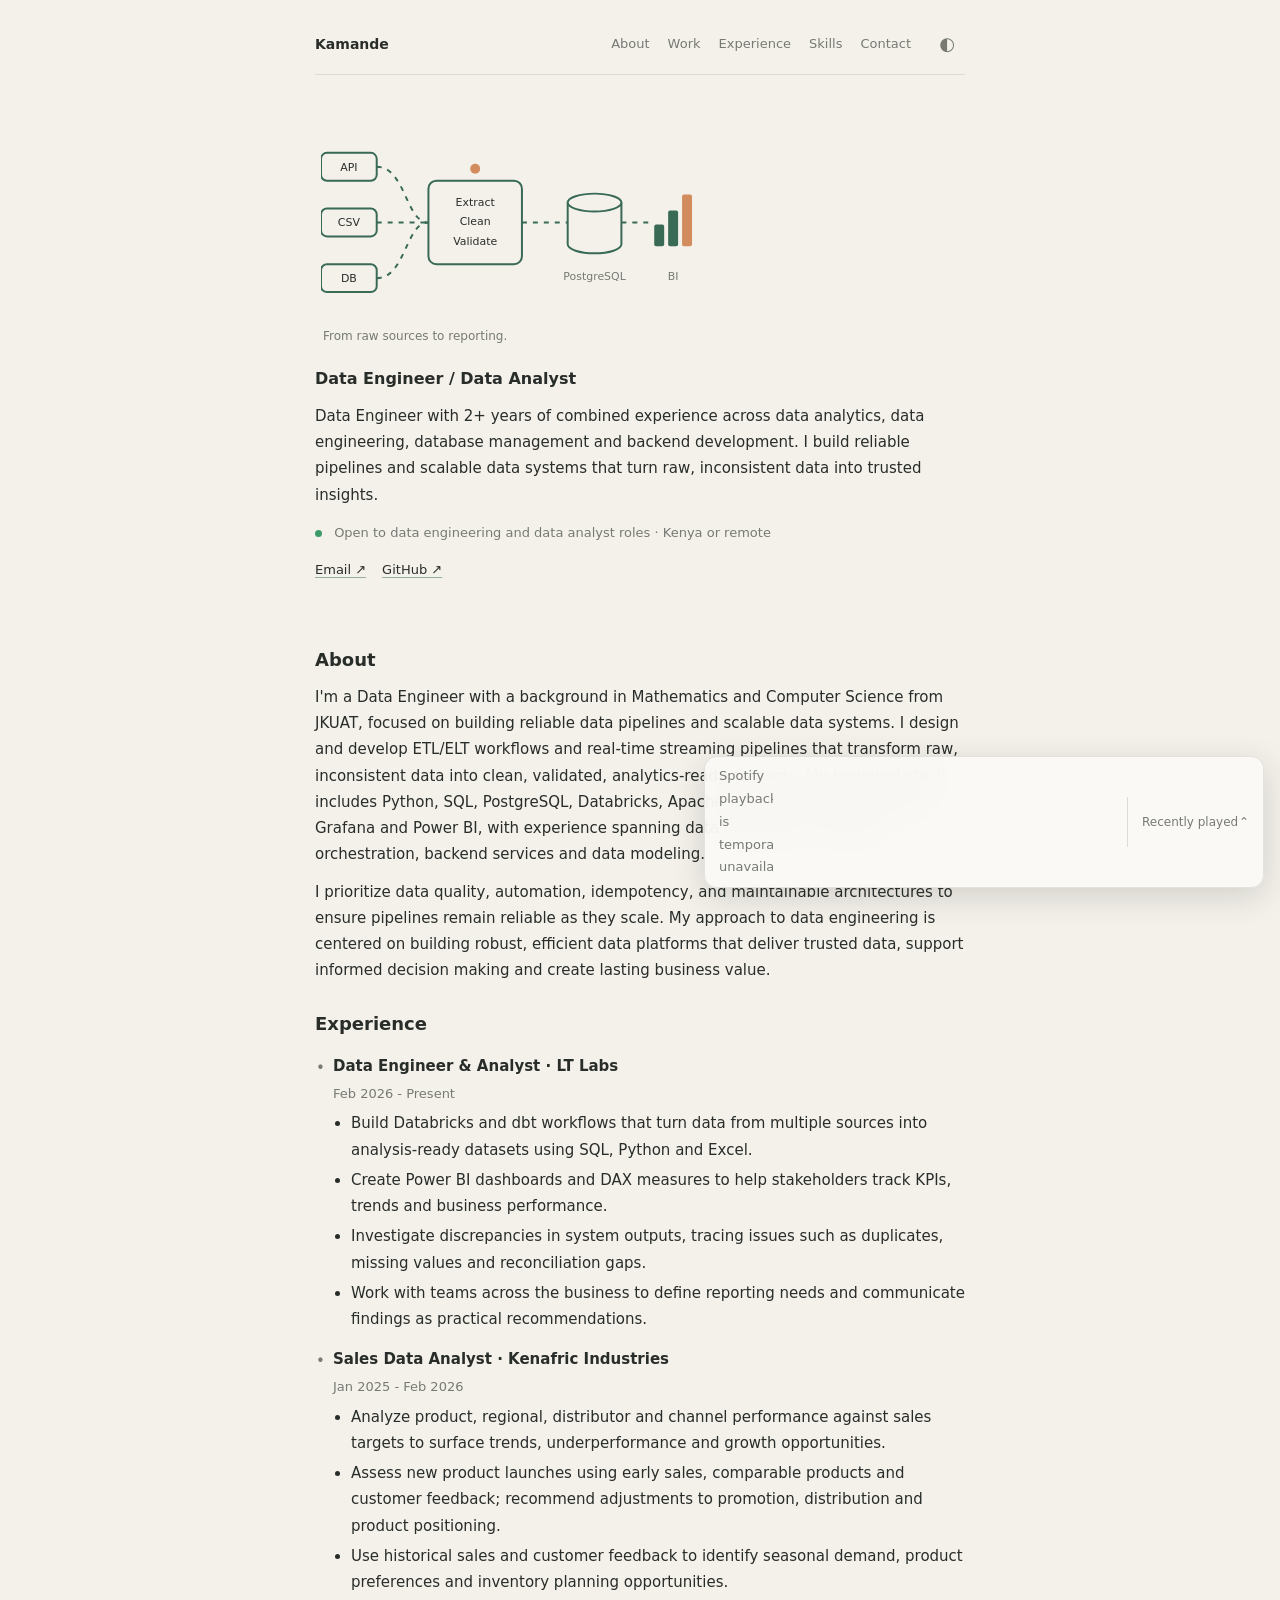
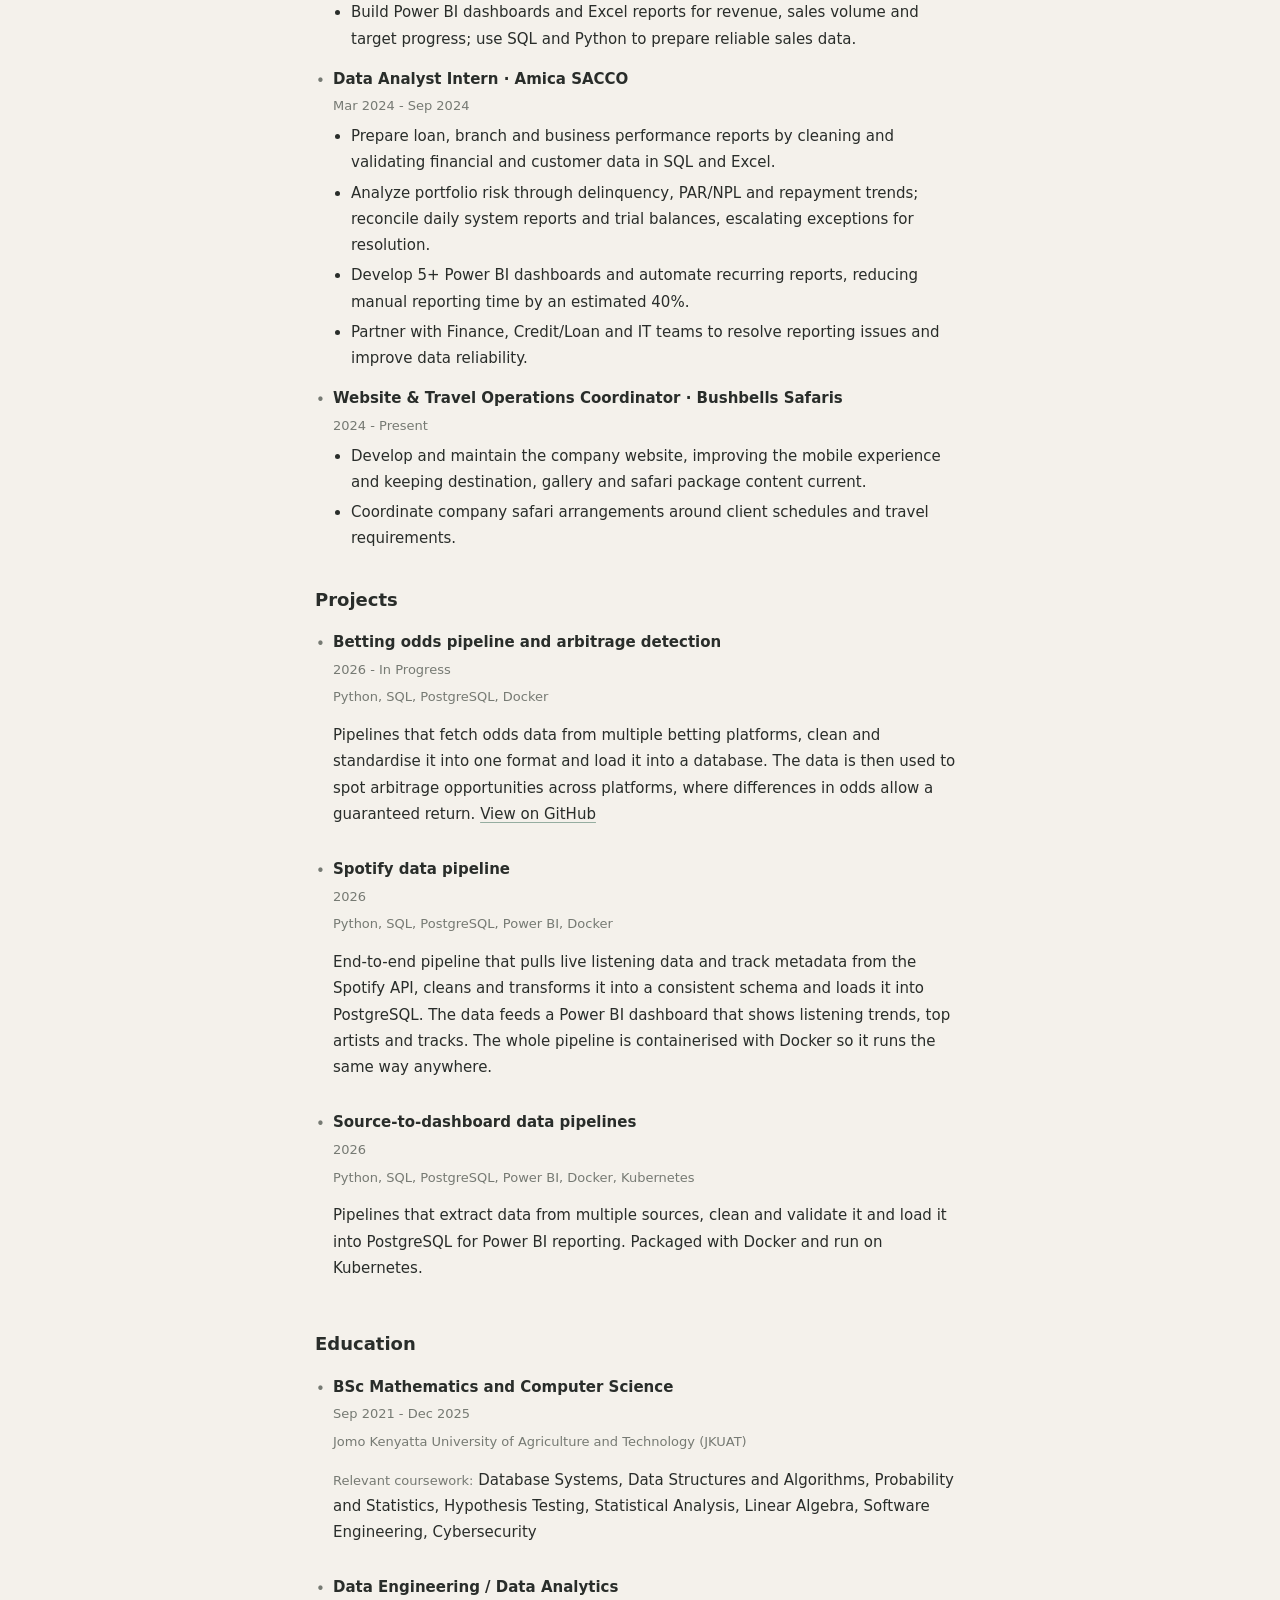
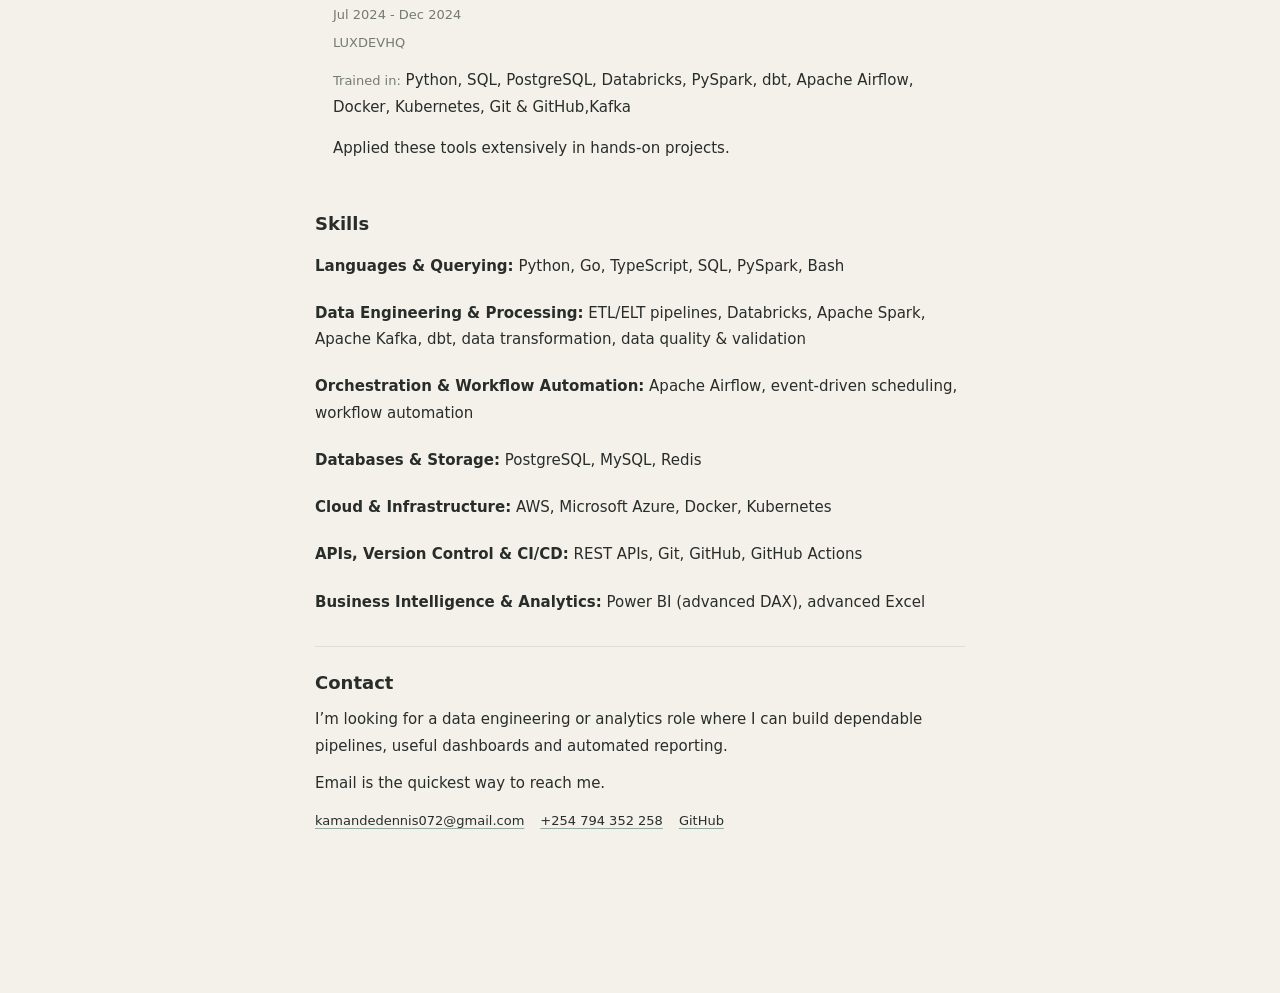
==== index.html @ e39e02f9 "portfolio update" ====
<!doctype html>
<html lang="en">
  <head>
    <meta charset="utf-8" />
    <meta name="viewport" content="width=device-width, initial-scale=1" />
    <title>Chege Dennis Kamande | Data Engineer</title>
    <meta name="description" content="Chege Dennis Kamande is a data engineer with 2+ years of combined experience building reliable pipelines, scalable data systems and analytics-ready datasets." />
    <meta property="og:type" content="website" />
    <meta property="og:title" content="CHEGE DENNIS KAMANDE | Data Engineer/ Data Analyst" />
    <meta property="og:description" content="Reliable pipelines, clean data and visuals." />
    <meta property="og:url" content="https://kamande.vercel.app/" />
    <link rel="stylesheet" href="./style.css" />
    <script src="./theme.js" defer></script>
    <script src="./spotify-widget.js" defer></script>
  </head>
  <body>
    <main class="page">
      <nav class="topnav" aria-label="Primary navigation">
        <a class="active" href="#top">Kamande</a>
        <a href="#about">About</a>
        <a href="#work">Work</a>
        <a href="#experience">Experience</a>
        <a href="#skills">Skills</a>
        <a href="#contact">Contact</a>
        <button id="theme-toggle" class="theme-toggle" type="button" aria-label="Toggle dark mode" aria-pressed="false">&#9680;</button>
      </nav>

      <header class="intro" id="top">
        <h1 class="visually-hidden">Chege Dennis Kamande — Data Engineer</h1>
        <figure class="flow-figure hero-flow">
          <svg class="flow" width="380" height="200" viewBox="0 0 380 200" role="img" aria-label="Data flows from API, CSV and database sources through extract, clean and validate steps into PostgreSQL and a BI dashboard">
            <path class="edge" d="M56 44 C85 44 85 100 108 100"/>
            <path class="edge" d="M56 100 H108"/>
            <path class="edge" d="M56 156 C85 156 85 100 108 100"/>
            <path class="edge" d="M202 100 H248"/>
            <path class="edge" d="M302 100 H332"/>
            <rect class="box" x="0" y="30" width="56" height="28" rx="6"/>
            <rect class="box" x="0" y="86" width="56" height="28" rx="6"/>
            <rect class="box" x="0" y="142" width="56" height="28" rx="6"/>
            <text x="28" y="48" text-anchor="middle" class="in">API</text>
            <text x="28" y="104" text-anchor="middle" class="in">CSV</text>
            <text x="28" y="160" text-anchor="middle" class="in">DB</text>
            <rect class="box" x="108" y="58" width="94" height="84" rx="8"/>
            <text x="155" y="83" text-anchor="middle" class="in">Extract</text>
            <text x="155" y="103" text-anchor="middle" class="in">Clean</text>
            <text x="155" y="123" text-anchor="middle" class="in">Validate</text>
            <circle class="hot" cx="155" cy="46" r="5"/>
            <path class="box" d="M248 80 V122 A27 9 0 0 0 302 122 V80"/>
            <ellipse class="box" cx="275" cy="80" rx="27" ry="9"/>
            <text x="275" y="158" text-anchor="middle">PostgreSQL</text>
            <rect class="bar" x="335" y="102" width="10" height="22" rx="2"/>
            <rect class="bar" x="349" y="88" width="10" height="36" rx="2"/>
            <rect class="bar hot" x="363" y="72" width="10" height="52" rx="2"/>
            <text x="354" y="158" text-anchor="middle">BI</text>
          </svg>
          <figcaption>From raw sources to reporting.</figcaption>
        </figure>
        <p class="subname">Data Engineer / Data Analyst</p>
        <p class="summary">Data Engineer with 2+ years of combined experience across data analytics, data engineering, database management and backend development. I build reliable pipelines and scalable data systems that turn raw, inconsistent data into trusted insights.</p>
        <p class="quicklinks availability"><span class="availability-dot" aria-hidden="true"></span> Open to data engineering and data analyst roles · Kenya or remote</p>
        <p class="quicklinks social-links"><a href="mailto:kamandedennis072@gmail.com">Email <span aria-hidden="true">↗</span></a><a href="https://github.com/denniskamande" target="_blank" rel="noreferrer">GitHub <span aria-hidden="true">↗</span></a></p>
      </header>

      <section id="about">
        <h2>About</h2>
        <p>I'm a Data Engineer with a background in Mathematics and Computer Science from JKUAT, focused on building reliable data pipelines and scalable data systems. I design and develop ETL/ELT workflows and real-time streaming pipelines that transform raw, inconsistent data into clean, validated, analytics-ready datasets. My technical stack includes Python, SQL, PostgreSQL, Databricks, Apache Kafka, dbt, Apache Airflow, Grafana and Power BI, with experience spanning data integration, workflow orchestration, backend services and data modeling.</p>
        <p>I prioritize data quality, automation, idempotency, and maintainable architectures to ensure pipelines remain reliable as they scale. My approach to data engineering is centered on building robust, efficient data platforms that deliver trusted data, support informed decision making and create lasting business value.</p>
      </section>

      <section id="experience">
        <h2>Experience</h2>
        <div class="entries">
          <article class="entry">
            <h3>Data Engineer &amp; Analyst · LT Labs</h3>
            <p class="time">Feb 2026 - Present</p>
            <ul>
              <li>Build Databricks and dbt workflows that turn data from multiple sources into analysis-ready datasets using SQL, Python and Excel.</li>
              <li>Create Power BI dashboards and DAX measures to help stakeholders track KPIs, trends and business performance.</li>
              <li>Investigate discrepancies in system outputs, tracing issues such as duplicates, missing values and reconciliation gaps.</li>
              <li>Work with teams across the business to define reporting needs and communicate findings as practical recommendations.</li>
            </ul>
          </article>
          <article class="entry">
            <h3>Sales Data Analyst · Kenafric Industries</h3>
            <p class="time">Jan 2025 - Feb 2026</p>
            <ul>
              <li>Analyze product, regional, distributor and channel performance against sales targets to surface trends, underperformance and growth opportunities.</li>
              <li>Assess new product launches using early sales, comparable products and customer feedback; recommend adjustments to promotion, distribution and product positioning.</li>
              <li>Use historical sales and customer feedback to identify seasonal demand, product preferences and inventory planning opportunities.</li>
              <li>Build Power BI dashboards and Excel reports for revenue, sales volume and target progress; use SQL and Python to prepare reliable sales data.</li>
            </ul>
          </article>
          <article class="entry">
            <h3>Data Analyst Intern · Amica SACCO</h3>
            <p class="time">Mar 2024 - Sep 2024</p>
            <ul>
              <li>Prepare loan, branch and business performance reports by cleaning and validating financial and customer data in SQL and Excel.</li>
              <li>Analyze portfolio risk through delinquency, PAR/NPL and repayment trends; reconcile daily system reports and trial balances, escalating exceptions for resolution.</li>
              <li>Develop 5+ Power BI dashboards and automate recurring reports, reducing manual reporting time by an estimated 40%.</li>
              <li>Partner with Finance, Credit/Loan and IT teams to resolve reporting issues and improve data reliability.</li>
            </ul>
          </article>
          <article class="entry"><h3>Website &amp; Travel Operations Coordinator · Bushbells Safaris</h3>
            <p class="time">2024 - Present</p>
            <ul><li>Develop and maintain the company website, improving the mobile experience and keeping destination, gallery and safari package content current.</li><li>Coordinate company safari arrangements around client schedules and travel requirements.</li></ul></article>
        </div>
      </section>

      <section id="work">
        <h2>Projects</h2>
        <div class="entries">
          <article class="entry">
              <h3>Betting odds pipeline and arbitrage detection</h3>
              <p class="time">2026 - In Progress</p>
              <p class="muted">Python, SQL, PostgreSQL, Docker</p>
              <p>Pipelines that fetch odds data from multiple betting platforms, clean and standardise it into one format and load it into a database. The data is then used to spot arbitrage opportunities across platforms, where differences in odds allow a guaranteed return. <a href="https://github.com/denniskamande">View on GitHub</a></p>
          </article>
          <article class="entry">
            <h3>Spotify data pipeline</h3>
            <p class="time">2026</p>
            <p class="muted">Python, SQL, PostgreSQL, Power BI, Docker</p>
            <p>End-to-end pipeline that pulls live listening data  and track metadata from the Spotify API, cleans and transforms it into a consistent schema and loads it into PostgreSQL. The data feeds a Power BI dashboard that shows listening trends, top artists and tracks. The whole pipeline is containerised with Docker so it runs the same way anywhere.</p>
          </article>
          <article class="entry">
            <h3>Source-to-dashboard data pipelines</h3>
            <p class="time">2026</p>
            <p class="muted">Python, SQL, PostgreSQL, Power BI, Docker, Kubernetes</p>
            <p>Pipelines that extract data from multiple sources, clean and validate it and load it into PostgreSQL for Power BI reporting. Packaged with Docker and run on Kubernetes.</p>
          </article>
        </div>
      </section>

      <section id="education">
          <h2>Education</h2>
          <div class="entries">
            <article class="entry">
              <h3>BSc Mathematics and Computer Science</h3>
              <p class="time">Sep 2021 - Dec 2025</p>
              <p class="muted">Jomo Kenyatta University of Agriculture and Technology (JKUAT)</p>
              <p><span class="muted">Relevant coursework:</span> Database Systems, Data Structures and Algorithms, Probability and Statistics, Hypothesis Testing, Statistical Analysis, Linear Algebra, Software Engineering, Cybersecurity</p>
            </article>

            <article class="entry">
              <h3>Data Engineering / Data Analytics</h3>
              <p class="time">Jul 2024 - Dec 2024</p>
              <p class="muted">LUXDEVHQ</p>
              <p><span class="muted">Trained in:</span> Python, SQL, PostgreSQL, Databricks, PySpark, dbt, Apache Airflow, Docker, Kubernetes, Git & GitHub,Kafka</p>
              <p>Applied these tools extensively in hands-on projects.</p>
            </article>
          </div>
      </section>

      <section id="skills">
        <h2>Skills</h2>
        <p><span class="muted">Languages &amp; Querying:</span> Python, Go, TypeScript, SQL, PySpark, Bash</p>
        <p><span class="muted">Data Engineering &amp; Processing:</span> ETL/ELT pipelines, Databricks, Apache Spark, Apache Kafka, dbt, data transformation, data quality &amp; validation</p>
        <p><span class="muted">Orchestration &amp; Workflow Automation:</span> Apache Airflow, event-driven scheduling, workflow automation</p>
        <p><span class="muted">Databases &amp; Storage:</span> PostgreSQL, MySQL, Redis</p>
        <p><span class="muted">Cloud &amp; Infrastructure:</span> AWS, Microsoft Azure, Docker, Kubernetes</p>
        <p><span class="muted">APIs, Version Control &amp; CI/CD:</span> REST APIs, Git, GitHub, GitHub Actions</p>
        <p><span class="muted">Business Intelligence &amp; Analytics:</span> Power BI (advanced DAX), advanced Excel</p>
      </section>

      <section class="contact" id="contact">
        <h2>Contact</h2>
        <p>I’m looking for a data engineering or analytics role where I can build dependable pipelines, useful dashboards and automated reporting.</p>
        <p>Email is the quickest way to reach me.</p>
        <div class="links contact-links">
          <a href="mailto:kamandedennis072@gmail.com">kamandedennis072@gmail.com</a>
          <a href="tel:+254794352258">+254 794 352 258</a>
          <a href="https://github.com/denniskamande">GitHub</a>
        </div>
      </section>
      <aside class="spotify-now" aria-label="Spotify listening status">
        <div class="spotify-heading-row">
          <h2 id="spotify-heading">Listening now</h2>
          <span class="spotify-live"><span aria-hidden="true"></span> SPOTIFY</span>
        </div>
        <div class="spotify-card" id="spotify-now" aria-live="polite" aria-atomic="true">
          <p class="spotify-loading">Checking Spotify…</p>
        </div>
        <button class="recent-toggle" id="recent-toggle" type="button" aria-expanded="false" aria-controls="recently-played">
          Recently played <span aria-hidden="true">⌃</span>
        </button>
        <div class="recently-played" id="recently-played" hidden aria-live="polite"></div>
      </aside>
    </main>
  </body>
</html>
---- style.css ----
:root {
  color-scheme: light;
  --bg: #f4f1eb;
  --surface: #fbfaf7;
  --text: #292d2a;
  --muted: #767a73;
  --line: #deddd5;
  --accent: #386a56;
  --accent-soft: #e7ede8;
  --warm: #d28c5d;
}
:root[data-theme="dark"] {
  color-scheme: dark;
  --bg: #171b18;
  --surface: #202722;
  --text: #edf1ec;
  --muted: #adb6ae;
  --line: #39433c;
  --accent: #92c1a7;
  --accent-soft: #26372d;
  --warm: #e0a477;
}
@media(prefers-color-scheme:dark) {
  :root:not([data-theme]) {
    color-scheme: dark;
    --bg: #171b18;
    --surface: #202722;
    --text: #edf1ec;
    --muted: #adb6ae;
    --line: #39433c;
    --accent: #92c1a7;
    --accent-soft: #26372d;
    --warm: #e0a477;
  }
}
* { box-sizing: border-box; }
html { scroll-behavior: smooth; scroll-padding-top: 20px; }
body {
  margin: 0;
  background: var(--bg);
  color: var(--text);
  font: 15px/1.75 Inter, ui-sans-serif, system-ui, -apple-system, "Segoe UI", sans-serif;
  -webkit-font-smoothing: antialiased;
}
a { color: inherit; text-decoration: underline; text-decoration-color: color-mix(in srgb,var(--accent) 50%,transparent); text-underline-offset: 3px; }
a:hover { color: var(--accent); text-decoration-color: currentColor; }
a:focus-visible,button:focus-visible { outline: 2px solid var(--accent); outline-offset: 3px; }
.page { width: min(100% - 48px, 650px); margin: 0 auto; padding: 26px 0 76px; }
.topnav {
  display: flex;
  align-items: center;
  flex-wrap: wrap;
  gap: 8px 18px;
  padding: 0 0 12px;
  border-bottom: 1px solid var(--line);
}
.topnav a { color: var(--muted); font-size: 13px; text-decoration: none; }
.topnav a:first-child { margin-right: auto; color: var(--text); font-size: 14px; font-weight: 650; }
.topnav .active { color: var(--accent); }
.theme-toggle {
  width: 36px; height: 36px; flex: 0 0 auto;
  border: 0; border-radius: 50%; background: transparent;
  color: var(--muted); font: inherit; font-size: 18px; cursor: pointer;
}
.theme-toggle:hover { background: var(--accent-soft); color: var(--accent); }
.intro { padding: 42px 0 24px; }
.intro:before { content: none; }
.visually-hidden {
  position: absolute; width: 1px; height: 1px; padding: 0; margin: -1px;
  overflow: hidden; clip: rect(0,0,0,0); white-space: nowrap; border: 0;
}
.subname { margin: 18px 0 0; color: var(--text); font-size: 16px; font-weight: 650; }
.summary { max-width: 620px; margin: 10px 0 0; color: var(--text); font-size: 15px; }
.availability { margin: 14px 0 0; color: var(--muted); font-size: 13px; }
.availability-dot { display: inline-block; width: 7px; height: 7px; margin-right: 8px; border-radius: 50%; background: #3c9b68; }
.social-links,.links { display: flex; flex-wrap: wrap; gap: 8px 16px; }
.social-links { margin-top: 14px; }
.social-links a,.links a { font-size: 13px; }
.flow-figure { width: min(100%, 390px); margin: 0 auto 18px 0; }
.flow-figure .flow {
  display: block; width: 100%; height: auto; padding: 6px;
  border: 0; border-radius: 0; background: transparent;
}
.flow-figure figcaption { margin: -2px 0 0 8px; color: var(--muted); font-size: 12px; }
.flow .edge { fill: none; stroke: var(--accent); stroke-width: 2; stroke-dasharray: 5 6; }
@media(prefers-reduced-motion:no-preference) { .flow .edge { animation: flow-dash 1.1s linear infinite; } }
@keyframes flow-dash { to { stroke-dashoffset: -11; } }
.flow .box { fill: var(--bg); stroke: var(--accent); stroke-width: 2; }
.flow .bar { fill: var(--accent); }
.flow .hot { fill: var(--warm); stroke: none; }
.flow text { fill: var(--muted); font-family: inherit; font-size: 11px; }
.flow .in { fill: var(--text); }
section { padding: 24px 0 0; }
section h2 { margin: 0 0 8px; color: var(--text); font-size: 18px; font-weight: 650; letter-spacing: 0; }
section:not(.spotify-now)>h2:after { content: none; }
section>p { margin: 0; color: var(--text); }
section>p+p { margin-top: 11px; }
.entries { display: block; }
.entry {
  position: relative; padding: 8px 0 8px 18px;
  border: 0; border-radius: 0; background: transparent; box-shadow: none;
}
.entry:before { content: "•"; position: absolute; left: 1px; top: 8px; color: var(--muted); }
.entry:first-child,.entry:last-child { padding-top: 8px; border: 0; }
.time { display: block; margin: 0; color: var(--muted); font-size: 13px; }
.time:after { content: none; }
.entry h3 { display: block; margin: 0 0 5px; color: var(--text); font-size: 15px; font-weight: 650; line-height: 1.5; }
.entry>p,.entry ul { margin-top: 5px; }
.entry .muted { color: var(--muted); font-size: 13px; }
.entry .muted+p { margin-top: 8px; }
ul { margin: 6px 0 0; padding-left: 18px; list-style: disc; }
li+li { margin-top: 4px; }
#skills>p { padding: 5px 0; border: 0; }
#skills .muted { color: var(--text); font-weight: 650; }
.contact { margin-top: 26px; padding: 20px 0 0; border-top: 1px solid var(--line); background: transparent; box-shadow: none; }
.contact-links { margin-top: 14px; }
.spotify-now { margin-top: 4px; padding: 16px 0; border-top: 1px solid var(--line); border-bottom: 1px solid var(--line); background: transparent; }
.spotify-heading-row { display: flex; align-items: center; justify-content: space-between; margin-bottom: 8px; }
.spotify-heading-row h2 { margin: 0; font-size: 15px; }
.spotify-live { display: inline-flex; align-items: center; gap: 7px; color: var(--muted); font-size: 10px; font-weight: 650; letter-spacing: .08em; }
.spotify-live span { width: 7px; height: 7px; border-radius: 50%; background: #1db954; }
.spotify-card { display: grid; grid-template-columns: 54px minmax(0,1fr) auto; align-items: center; gap: 12px; padding: 8px 0; border: 0; border-radius: 0; background: transparent; box-shadow: none; }
.spotify-cover { width: 54px; height: 54px; border-radius: 5px; object-fit: cover; background: var(--accent-soft); }
.spotify-copy { min-width: 0; }
.spotify-state { margin: 0; color: var(--accent); font-size: 11px; font-weight: 700; letter-spacing: .04em; text-transform: uppercase; }
.spotify-title { margin: 1px 0 0; color: var(--text); font-size: 15px; font-weight: 650; line-height: 1.35; overflow-wrap: anywhere; }
.spotify-artist { margin: 2px 0 0; color: var(--muted); font-size: 13px; }
.spotify-message { grid-column: 1/-1; margin: 0; color: var(--muted); font-size: 13px; }
.spotify-open { justify-self: end; white-space: nowrap; font-size: 12px; }
.recent-toggle {
  display: flex; align-items: center; justify-content: space-between; width: 100%; min-height: 42px;
  margin-top: 4px; padding: 6px 0; border: 0; border-radius: 0; background: transparent;
  color: var(--muted); font: inherit; font-size: 13px; text-align: left; cursor: pointer;
}
.recent-toggle:hover { color: var(--accent); }
.recently-played { margin-top: 3px; padding: 0; border: 0; background: transparent; }
.recent-track { display: grid; grid-template-columns: 22px minmax(0,1fr) auto; align-items: center; gap: 9px; padding: 8px 0; border-top: 1px solid var(--line); }
.recent-number,.recent-time { color: var(--muted); font-size: 11px; }
.recent-track a { min-width: 0; color: var(--text); }
.recent-track strong,.recent-track small { display: block; overflow: hidden; text-overflow: ellipsis; white-space: nowrap; }
.recent-track strong { font-size: 13px; font-weight: 600; }
.recent-track small { color: var(--muted); font-size: 12px; }
.recent-time { white-space: nowrap; }
.connect-page { max-width: 620px; }
.connect-page>.intro { padding-top: 38px; }
.connect-page .intro:before { content: none; }
.copy-token { min-height: 42px; margin-top: 12px; padding: 8px 14px; border: 1px solid var(--line); border-radius: 6px; background: var(--accent); color: #fff; font: inherit; font-weight: 600; cursor: pointer; }
.copy-token:hover { filter: brightness(.94); }
.copy-token:disabled { opacity: .65; cursor: wait; }
.token-output { display: block; width: 100%; min-height: 120px; margin: 12px 0 8px; padding: 12px; border: 1px solid var(--line); border-radius: 6px; background: var(--surface); color: var(--text); font: 13px/1.5 ui-monospace,monospace; overflow-wrap: anywhere; }
.connect-page #token-result { margin-top: 20px; padding: 16px; border-top: 1px solid var(--line); border-bottom: 1px solid var(--line); }
.connect-page #token-result p { margin-top: 10px; color: var(--muted); font-size: 14px; }
@media(max-width:620px) {
  .page { width: min(100% - 32px, 520px); padding: 18px 0 56px; }
  .topnav { gap: 5px 12px; }
  .topnav a { min-height: 36px; display: inline-flex; align-items: center; }
  .topnav a:first-child { margin-right: auto; }
  .intro { padding-top: 30px; }
  .flow-figure { width: min(100%, 380px); margin-right: auto; }
  .subname { margin-top: 13px; }
  section { padding-top: 22px; }
  .spotify-card { grid-template-columns: 48px minmax(0,1fr); gap: 10px; }
  .spotify-cover { width: 48px; height: 48px; }
  .spotify-open { grid-column: 2; justify-self: start; }
  .recent-track { grid-template-columns: 20px minmax(0,1fr); gap: 8px; }
  .recent-time { grid-column: 2; }
  .contact { padding-top: 16px; }
}
@media(prefers-reduced-motion:reduce) { html { scroll-behavior: auto; } }

/* Floating Spotify dock */
.page{padding-bottom:160px}
.spotify-now{
  position:fixed;right:16px;bottom:calc(12px + env(safe-area-inset-bottom));z-index:50;
  width:min(560px,calc(100vw - 32px));margin:0;
  display:grid;grid-template-columns:minmax(0,1fr) 122px;align-items:center;gap:14px;
  padding:8px 14px;border:1px solid color-mix(in srgb,var(--line) 80%,transparent);
  border-radius:13px;background:color-mix(in srgb,var(--surface) 91%,transparent);
  box-shadow:0 8px 32px rgba(28,36,30,.16);backdrop-filter:blur(18px);-webkit-backdrop-filter:blur(18px);
}
.spotify-heading-row{display:none}
.spotify-card{grid-column:1;grid-row:1;grid-template-columns:54px minmax(0,1fr) auto;gap:12px;padding:0;min-width:0}
.spotify-cover{width:54px;height:54px;border-radius:7px}
.spotify-copy{overflow:hidden}
.spotify-state{font-size:10px}
.spotify-title{overflow:hidden;white-space:nowrap;font-size:14px}
.spotify-title-text{display:inline-block;white-space:nowrap}
@media(prefers-reduced-motion:no-preference){
  .spotify-title.is-overflowing .spotify-title-text{animation:spotify-title-scroll 8s ease-in-out infinite alternate}
  @keyframes spotify-title-scroll{0%,14%{transform:translateX(0)}86%,100%{transform:translateX(calc(-1 * var(--title-overflow)))} }
}
.spotify-artist{overflow:hidden;text-overflow:ellipsis;white-space:nowrap;font-size:12px}
.spotify-open{font-size:11px}
.spotify-message{grid-column:1/-1}
.recent-toggle{
  grid-column:2;grid-row:1;min-height:50px;width:100%;margin:0;padding:8px 0 8px 14px;
  border:0;border-left:1px solid var(--line);font-size:12px;
}
.recently-played{
  position:absolute;left:0;right:0;bottom:calc(100% + 10px);max-height:min(54vh,470px);
  overflow:auto;margin:0;padding:12px 16px;border:1px solid var(--line);border-radius:14px;
  background:color-mix(in srgb,var(--surface) 96%,transparent);
  box-shadow:0 10px 34px rgba(28,36,30,.17);backdrop-filter:blur(18px);-webkit-backdrop-filter:blur(18px);
}
.recently-played[hidden]{display:none}
.recent-heading{margin:0 0 4px;color:var(--accent);font-size:11px;font-weight:700;letter-spacing:.08em;text-transform:uppercase}
.recent-track{grid-template-columns:42px minmax(0,1fr) auto;gap:10px;padding:9px 0}
.recent-cover{width:42px;height:42px;border-radius:5px;object-fit:cover;background:var(--accent-soft)}
.recent-cover.empty{display:block}
.recent-track strong{font-size:13px}
.recent-track small{font-size:12px}
.recent-time{font-size:11px}
@media(max-width:620px){
  .page{padding-bottom:154px}
  .spotify-now{left:auto;right:12px;bottom:calc(8px + env(safe-area-inset-bottom));width:min(390px,calc(100vw - 24px));grid-template-columns:minmax(0,1fr) 112px;gap:8px;padding:8px 10px;border-radius:12px}
  .spotify-card{grid-template-columns:44px minmax(0,1fr);gap:9px}
  .spotify-cover{width:44px;height:44px}
  .spotify-open{display:none}
  .spotify-title{font-size:13px}
  .spotify-artist{font-size:11px}
  .recent-toggle{grid-column:2;grid-row:1;min-width:0;min-height:46px;padding-left:10px;font-size:11px}
  .recently-played{bottom:calc(100% + 8px);max-height:48vh;padding:10px 12px;border-radius:12px}
  .recent-track{grid-template-columns:36px minmax(0,1fr) auto;gap:8px;padding:8px 0}
  .recent-cover{width:36px;height:36px}
  .recent-time{font-size:10px}
}
@media(max-width:360px){
  .spotify-now{grid-template-columns:minmax(0,1fr) 96px;gap:6px;padding:7px 8px}
  .spotify-card{grid-template-columns:38px minmax(0,1fr);gap:7px}
  .spotify-cover{width:38px;height:38px}
  .spotify-title{font-size:12px}
  .spotify-artist{font-size:10px}
  .recent-toggle{padding-left:8px;font-size:10px}
}
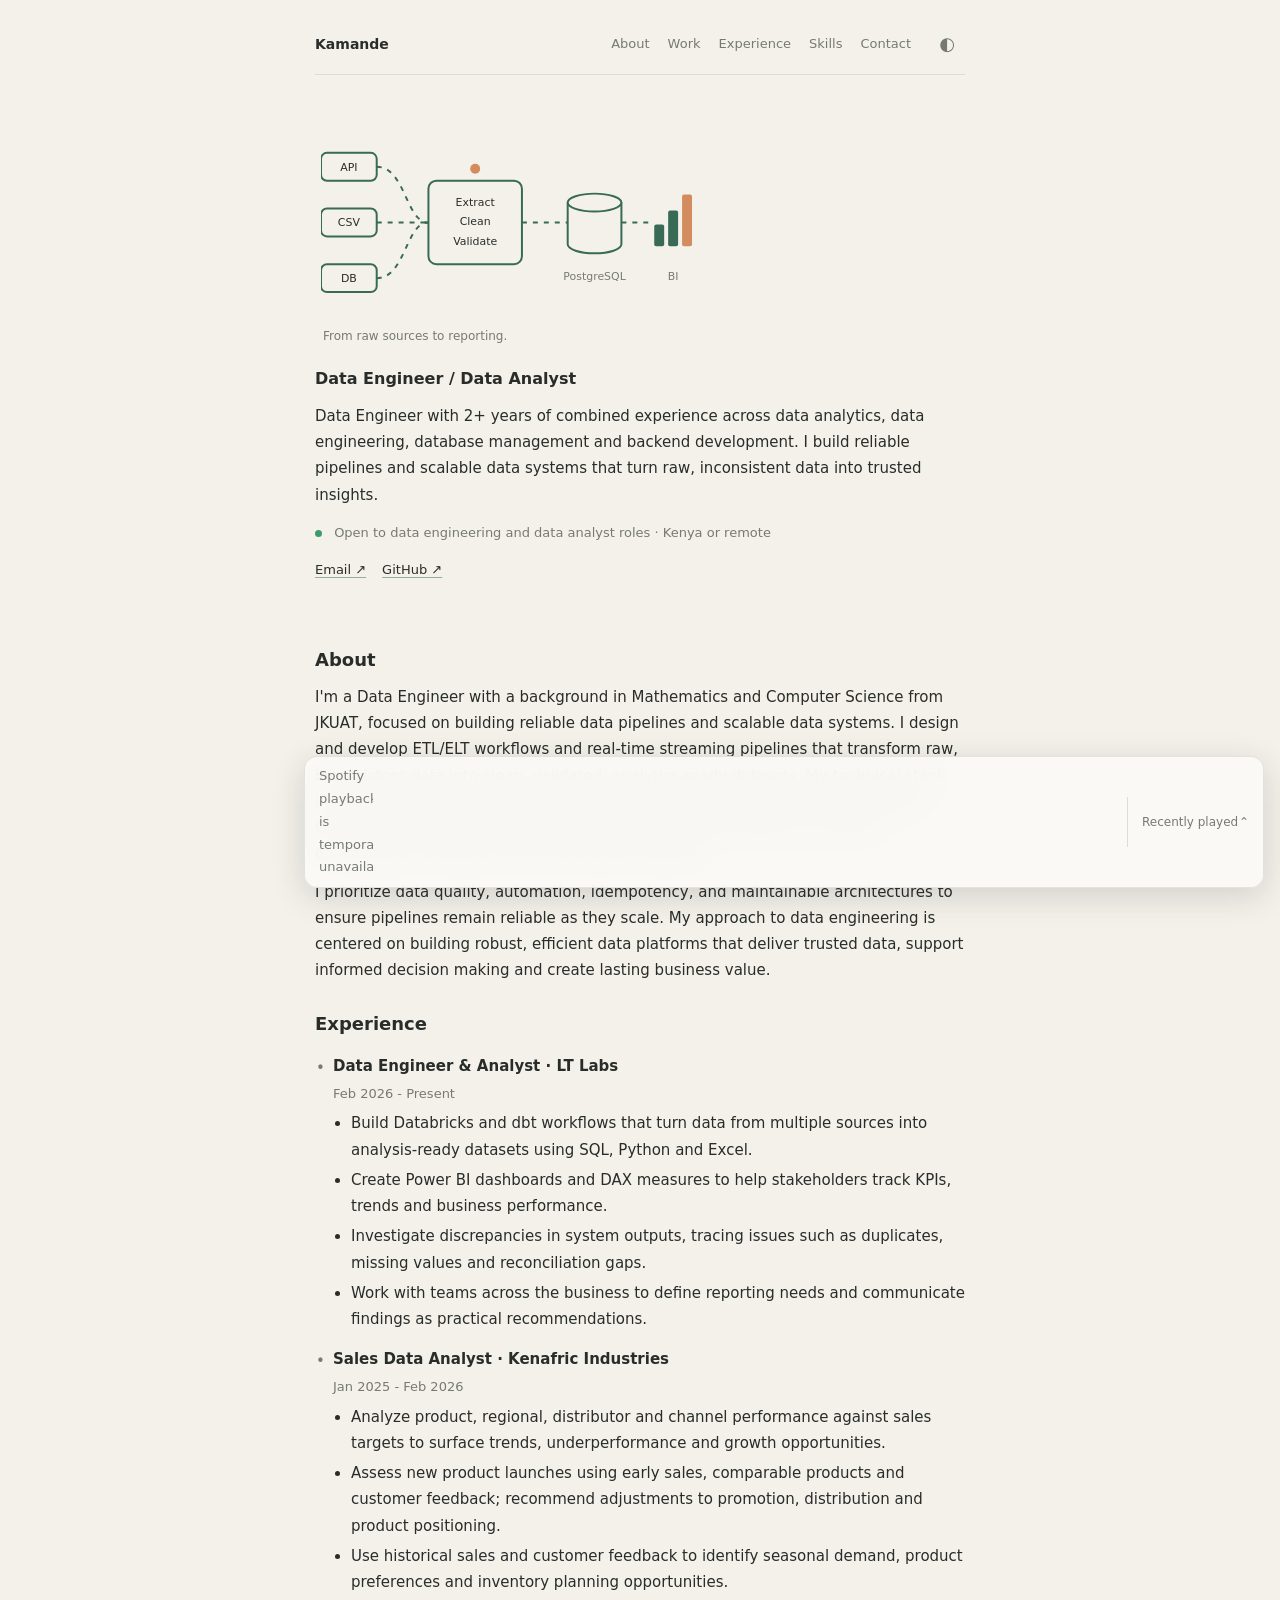
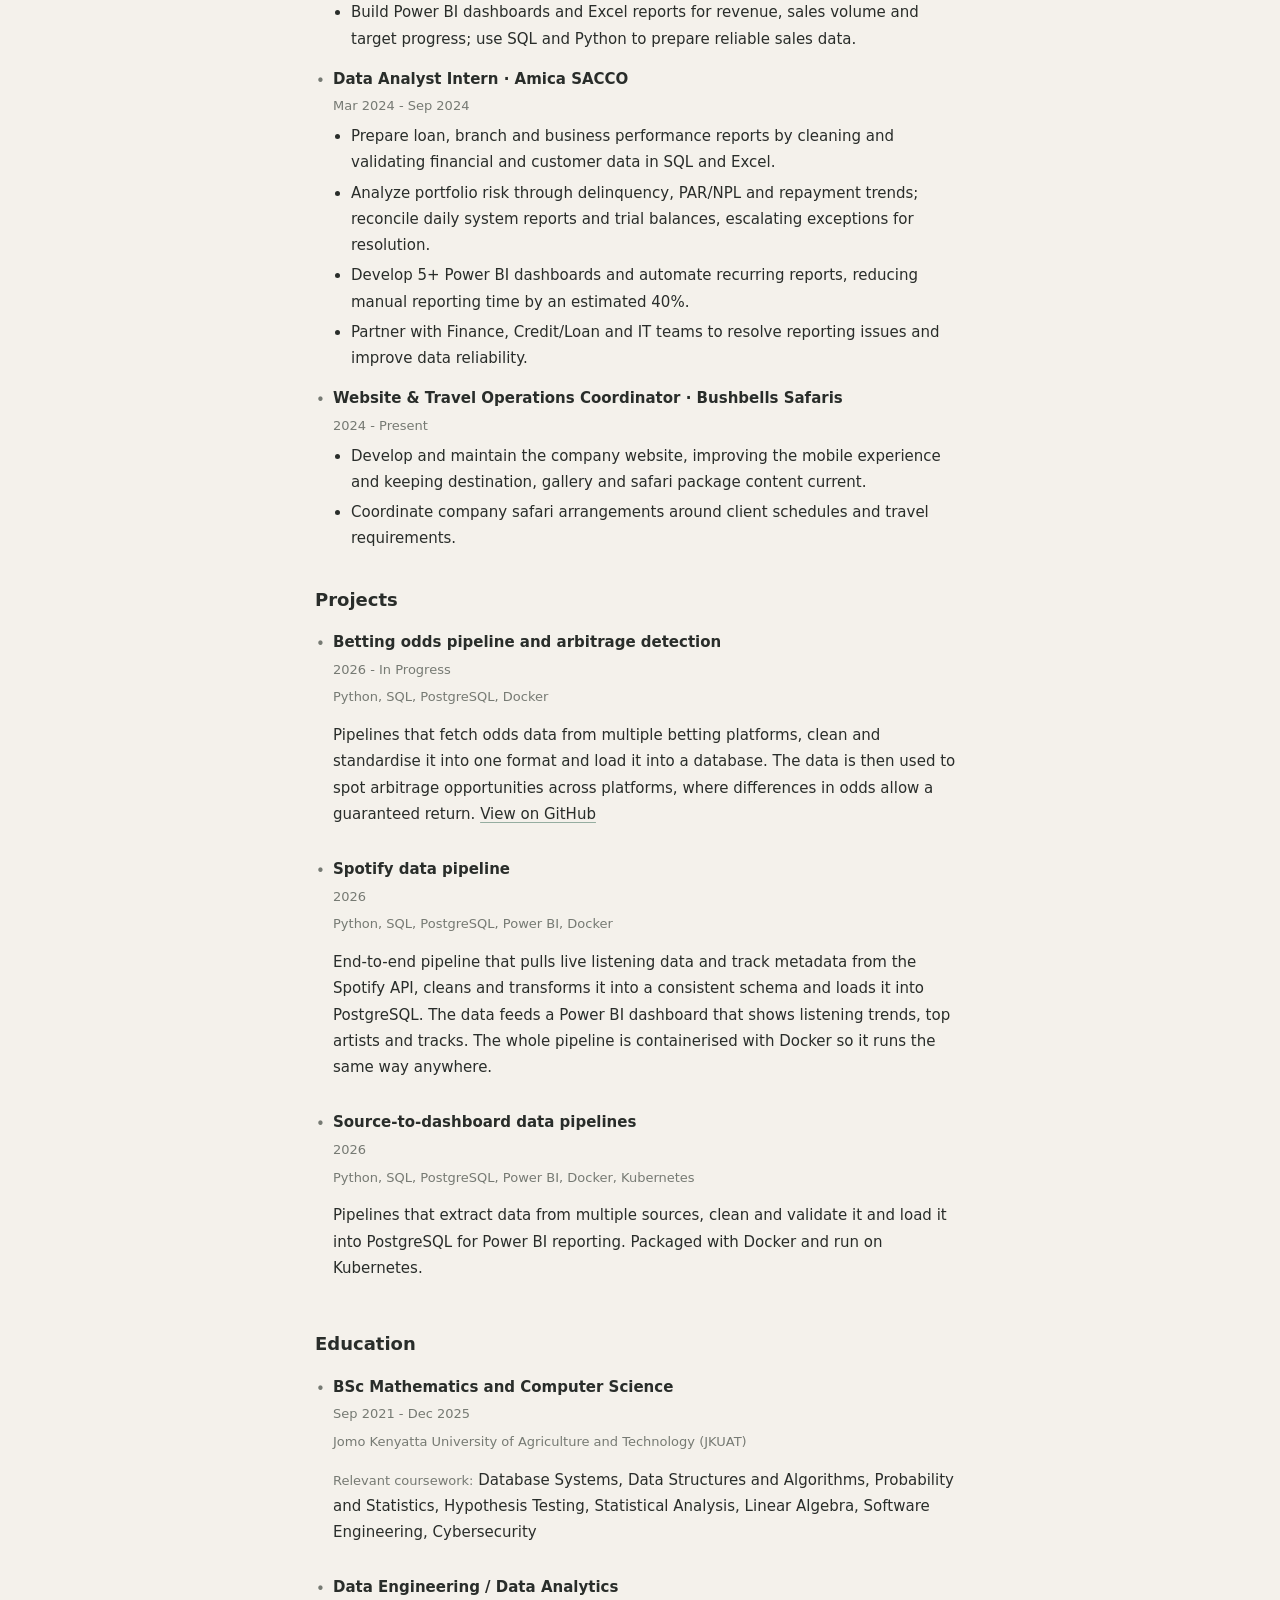
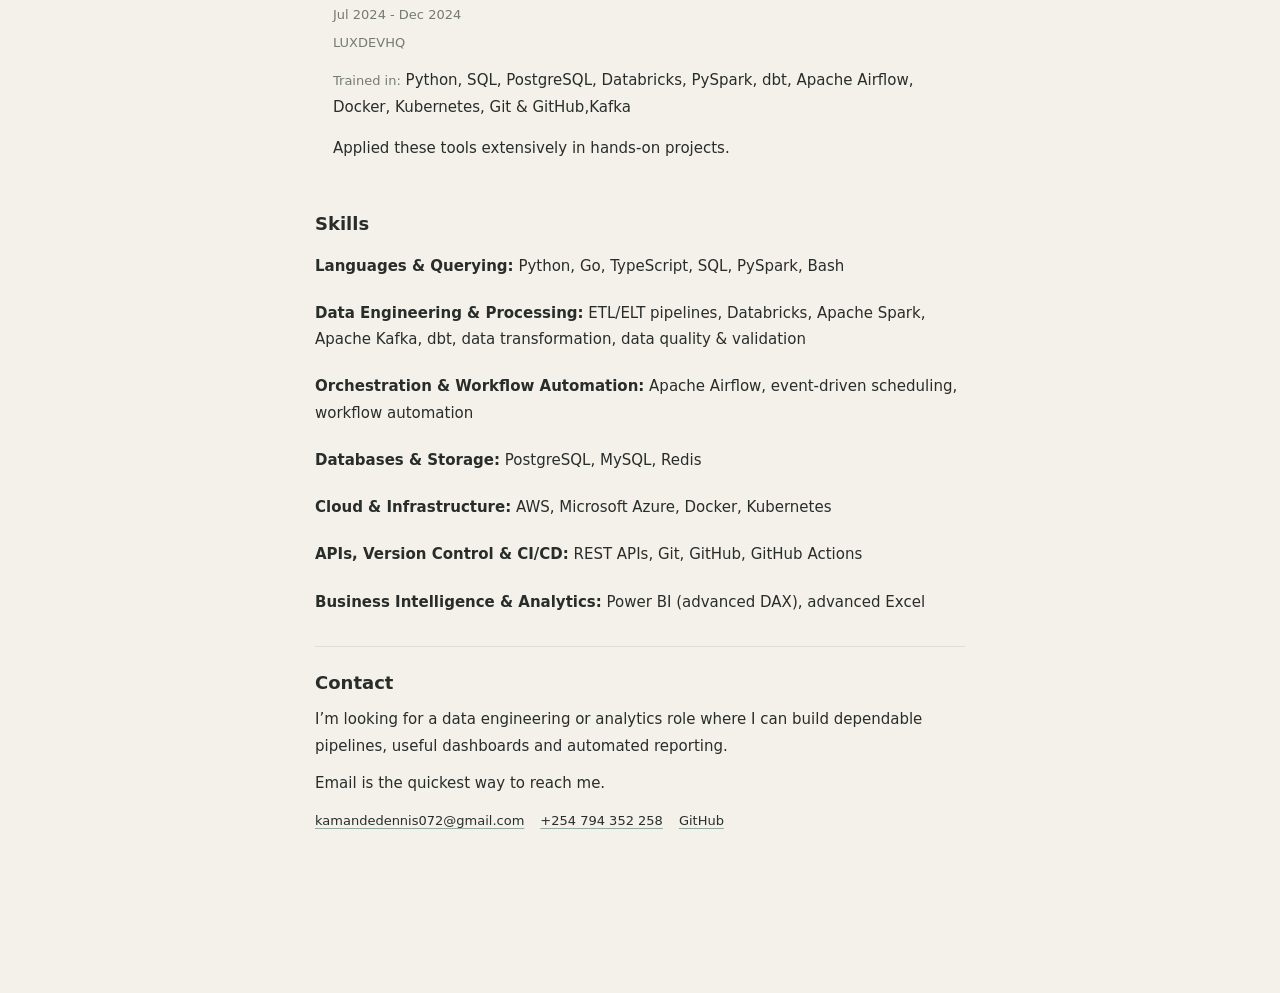
==== commit 97f6db2d: "portfolio update" ====
--- a/style.css
+++ b/style.css
@@ -172,7 +172,7 @@
 .page{padding-bottom:160px}
 .spotify-now{
   position:fixed;right:16px;bottom:calc(12px + env(safe-area-inset-bottom));z-index:50;
-  width:min(560px,calc(100vw - 32px));margin:0;
+  width:75vw;margin:0;
   display:grid;grid-template-columns:minmax(0,1fr) 122px;align-items:center;gap:14px;
   padding:8px 14px;border:1px solid color-mix(in srgb,var(--line) 80%,transparent);
   border-radius:13px;background:color-mix(in srgb,var(--surface) 91%,transparent);
@@ -197,7 +197,7 @@
   border:0;border-left:1px solid var(--line);font-size:12px;
 }
 .recently-played{
-  position:absolute;left:0;right:0;bottom:calc(100% + 10px);max-height:min(54vh,470px);
+  position:absolute;left:0;right:0;bottom:calc(100% + 10px);height:calc(100vh - 116px);height:calc(100dvh - 116px);max-height:none;
   overflow:auto;margin:0;padding:12px 16px;border:1px solid var(--line);border-radius:14px;
   background:color-mix(in srgb,var(--surface) 96%,transparent);
   box-shadow:0 10px 34px rgba(28,36,30,.17);backdrop-filter:blur(18px);-webkit-backdrop-filter:blur(18px);
@@ -219,7 +219,7 @@
   .spotify-title{font-size:13px}
   .spotify-artist{font-size:11px}
   .recent-toggle{grid-column:2;grid-row:1;min-width:0;min-height:46px;padding-left:10px;font-size:11px}
-  .recently-played{bottom:calc(100% + 8px);max-height:48vh;padding:10px 12px;border-radius:12px}
+  .recently-played{bottom:calc(100% + 8px);height:auto;max-height:48vh;padding:10px 12px;border-radius:12px}
   .recent-track{grid-template-columns:36px minmax(0,1fr) auto;gap:8px;padding:8px 0}
   .recent-cover{width:36px;height:36px}
   .recent-time{font-size:10px}
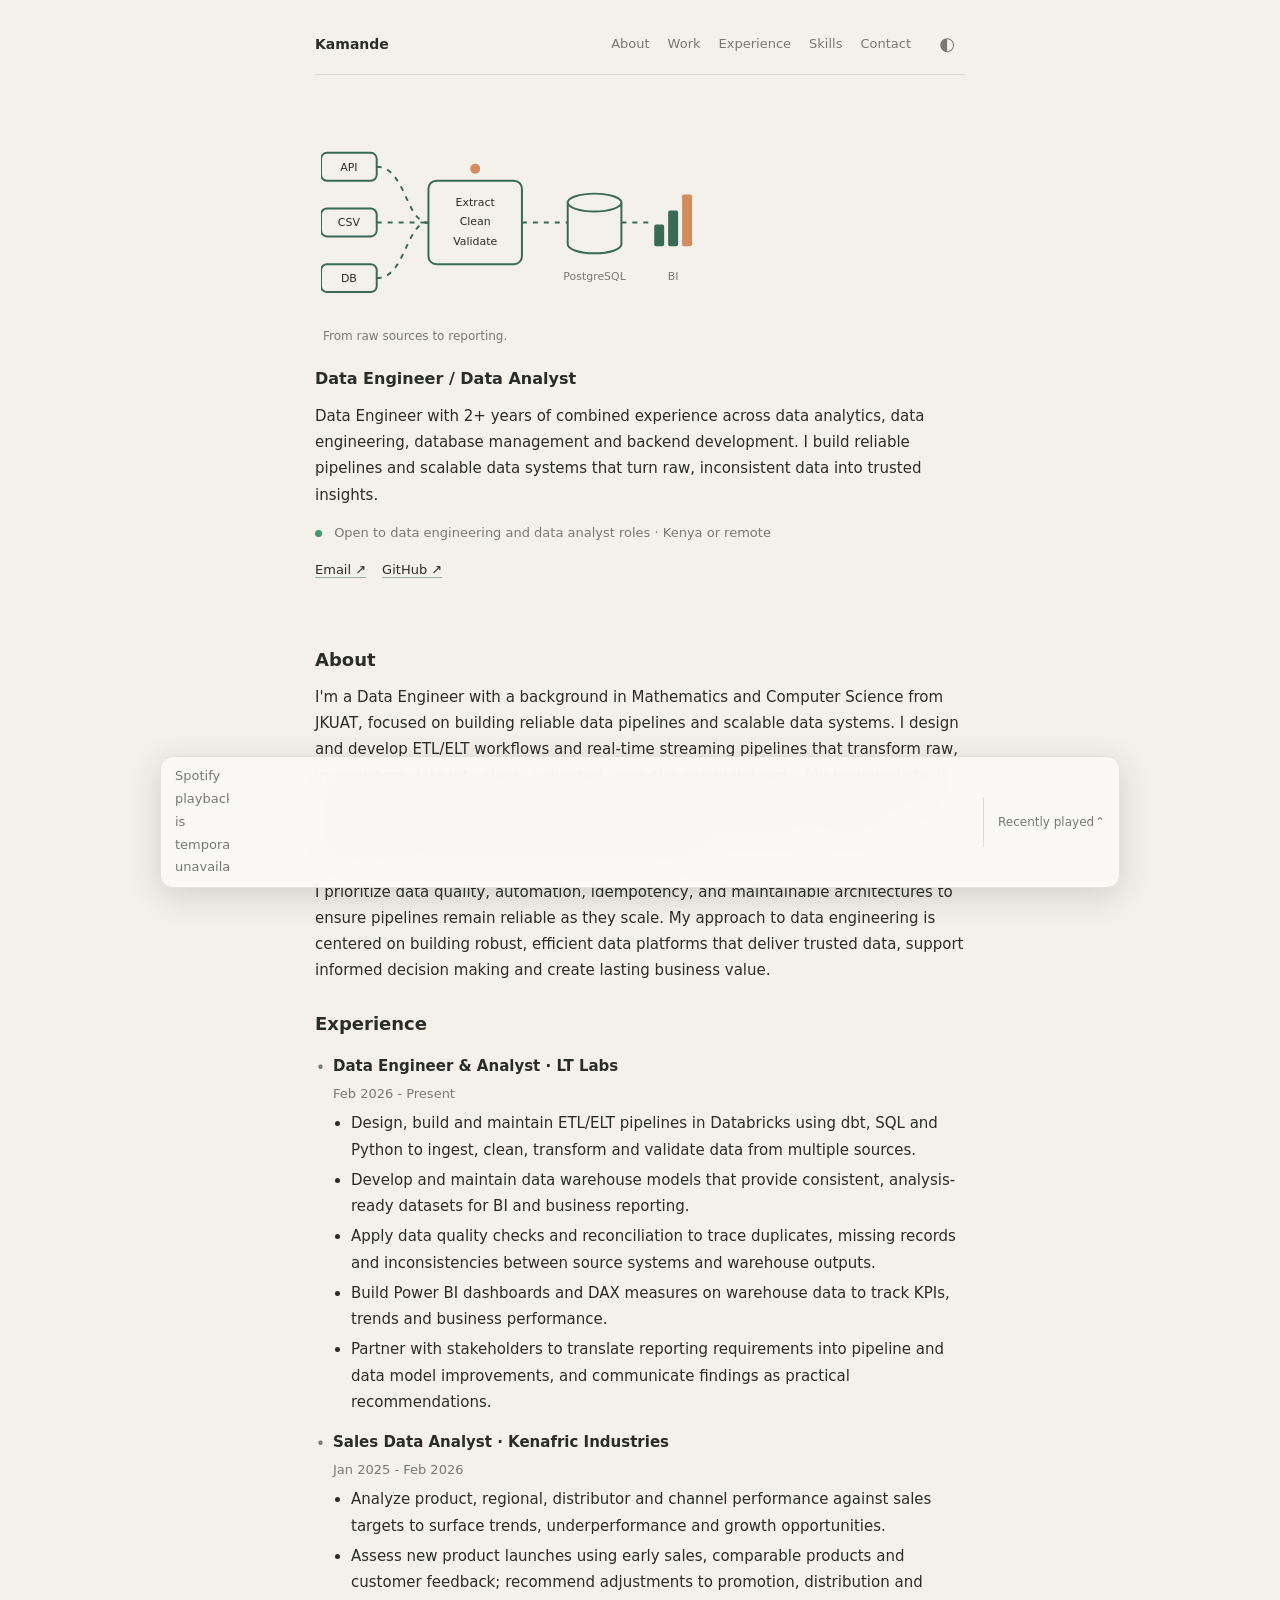
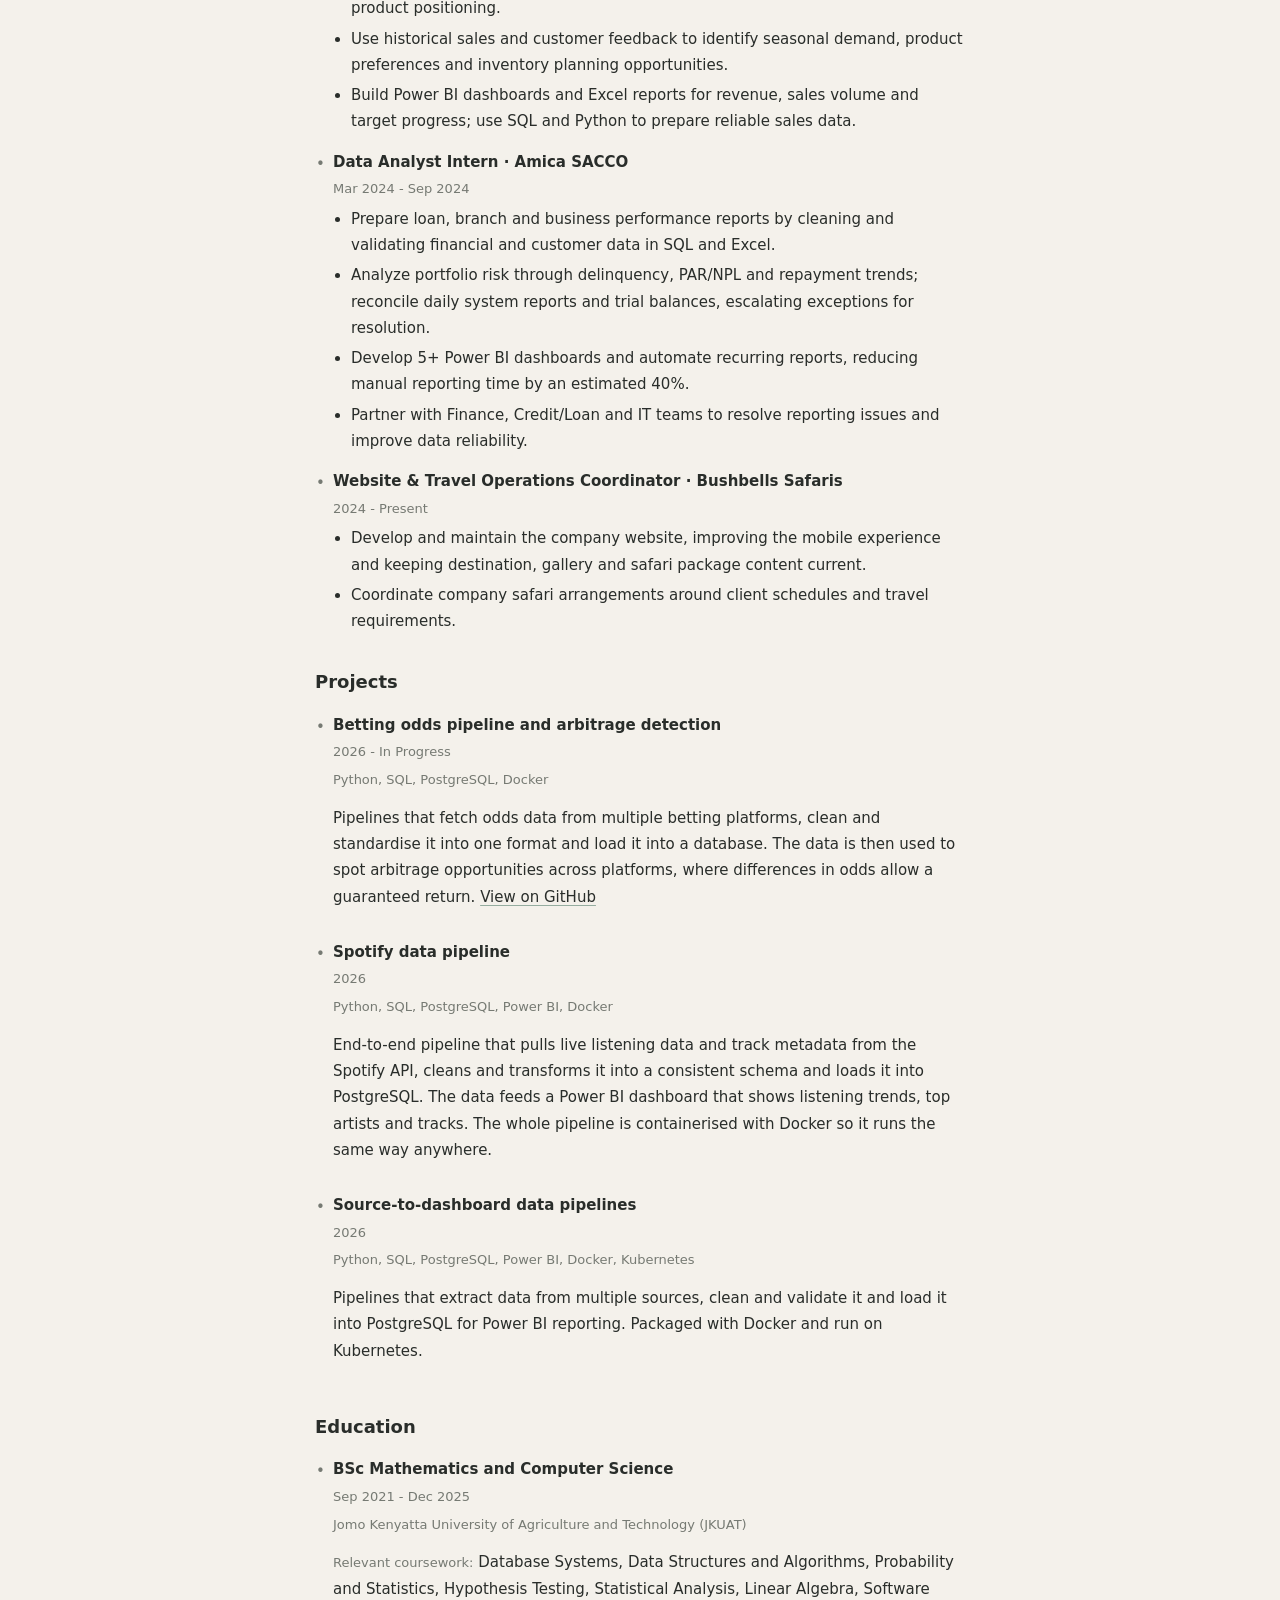
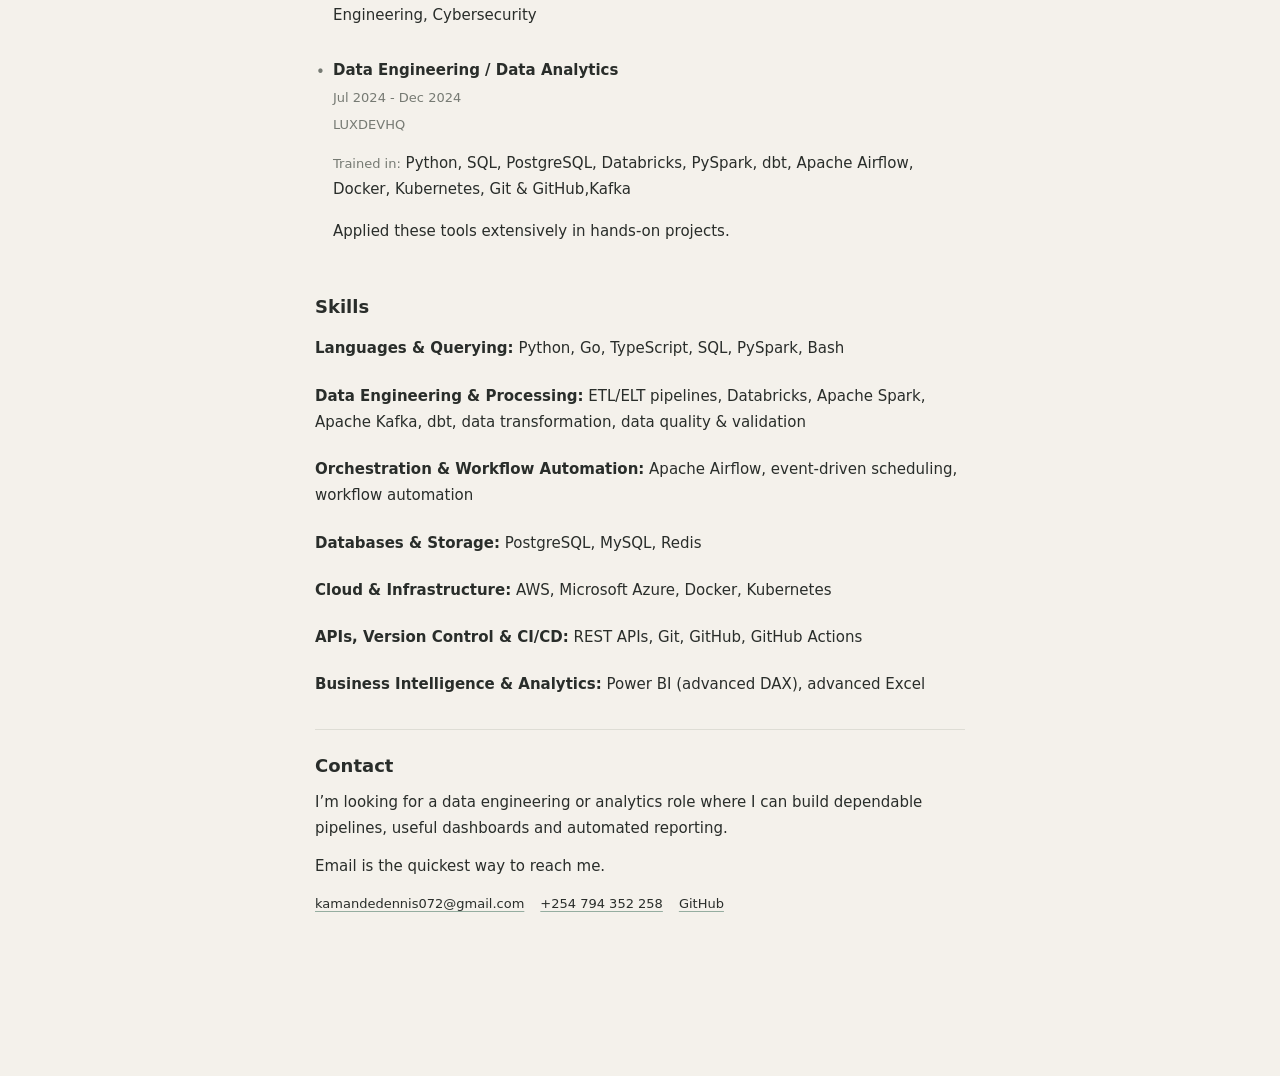
==== commit 2478cdac: "portfolio update" ====
--- a/index.html
+++ b/index.html
@@ -74,10 +74,11 @@
             <h3>Data Engineer &amp; Analyst · LT Labs</h3>
             <p class="time">Feb 2026 - Present</p>
             <ul>
-              <li>Build Databricks and dbt workflows that turn data from multiple sources into analysis-ready datasets using SQL, Python and Excel.</li>
-              <li>Create Power BI dashboards and DAX measures to help stakeholders track KPIs, trends and business performance.</li>
-              <li>Investigate discrepancies in system outputs, tracing issues such as duplicates, missing values and reconciliation gaps.</li>
-              <li>Work with teams across the business to define reporting needs and communicate findings as practical recommendations.</li>
+              <li>Design, build and maintain ETL/ELT pipelines in Databricks using dbt, SQL and Python to ingest, clean, transform and validate data from multiple sources.</li>
+              <li>Develop and maintain data warehouse models that provide consistent, analysis-ready datasets for BI and business reporting.</li>
+              <li>Apply data quality checks and reconciliation to trace duplicates, missing records and inconsistencies between source systems and warehouse outputs.</li>
+              <li>Build Power BI dashboards and DAX measures on warehouse data to track KPIs, trends and business performance.</li>
+              <li>Partner with stakeholders to translate reporting requirements into pipeline and data model improvements, and communicate findings as practical recommendations.</li>
             </ul>
           </article>
           <article class="entry">
--- a/style.css
+++ b/style.css
@@ -171,8 +171,8 @@
 /* Floating Spotify dock */
 .page{padding-bottom:160px}
 .spotify-now{
-  position:fixed;right:16px;bottom:calc(12px + env(safe-area-inset-bottom));z-index:50;
-  width:75vw;margin:0;
+  position:fixed;left:50%;right:auto;bottom:calc(12px + env(safe-area-inset-bottom));z-index:50;
+  width:75vw;margin:0;transform:translateX(-50%);
   display:grid;grid-template-columns:minmax(0,1fr) 122px;align-items:center;gap:14px;
   padding:8px 14px;border:1px solid color-mix(in srgb,var(--line) 80%,transparent);
   border-radius:13px;background:color-mix(in srgb,var(--surface) 91%,transparent);
@@ -212,7 +212,7 @@
 .recent-time{font-size:11px}
 @media(max-width:620px){
   .page{padding-bottom:154px}
-  .spotify-now{left:auto;right:12px;bottom:calc(8px + env(safe-area-inset-bottom));width:min(390px,calc(100vw - 24px));grid-template-columns:minmax(0,1fr) 112px;gap:8px;padding:8px 10px;border-radius:12px}
+  .spotify-now{left:auto;right:12px;bottom:calc(8px + env(safe-area-inset-bottom));width:min(390px,calc(100vw - 24px));margin:0;transform:none;grid-template-columns:minmax(0,1fr) 112px;gap:8px;padding:8px 10px;border-radius:12px}
   .spotify-card{grid-template-columns:44px minmax(0,1fr);gap:9px}
   .spotify-cover{width:44px;height:44px}
   .spotify-open{display:none}
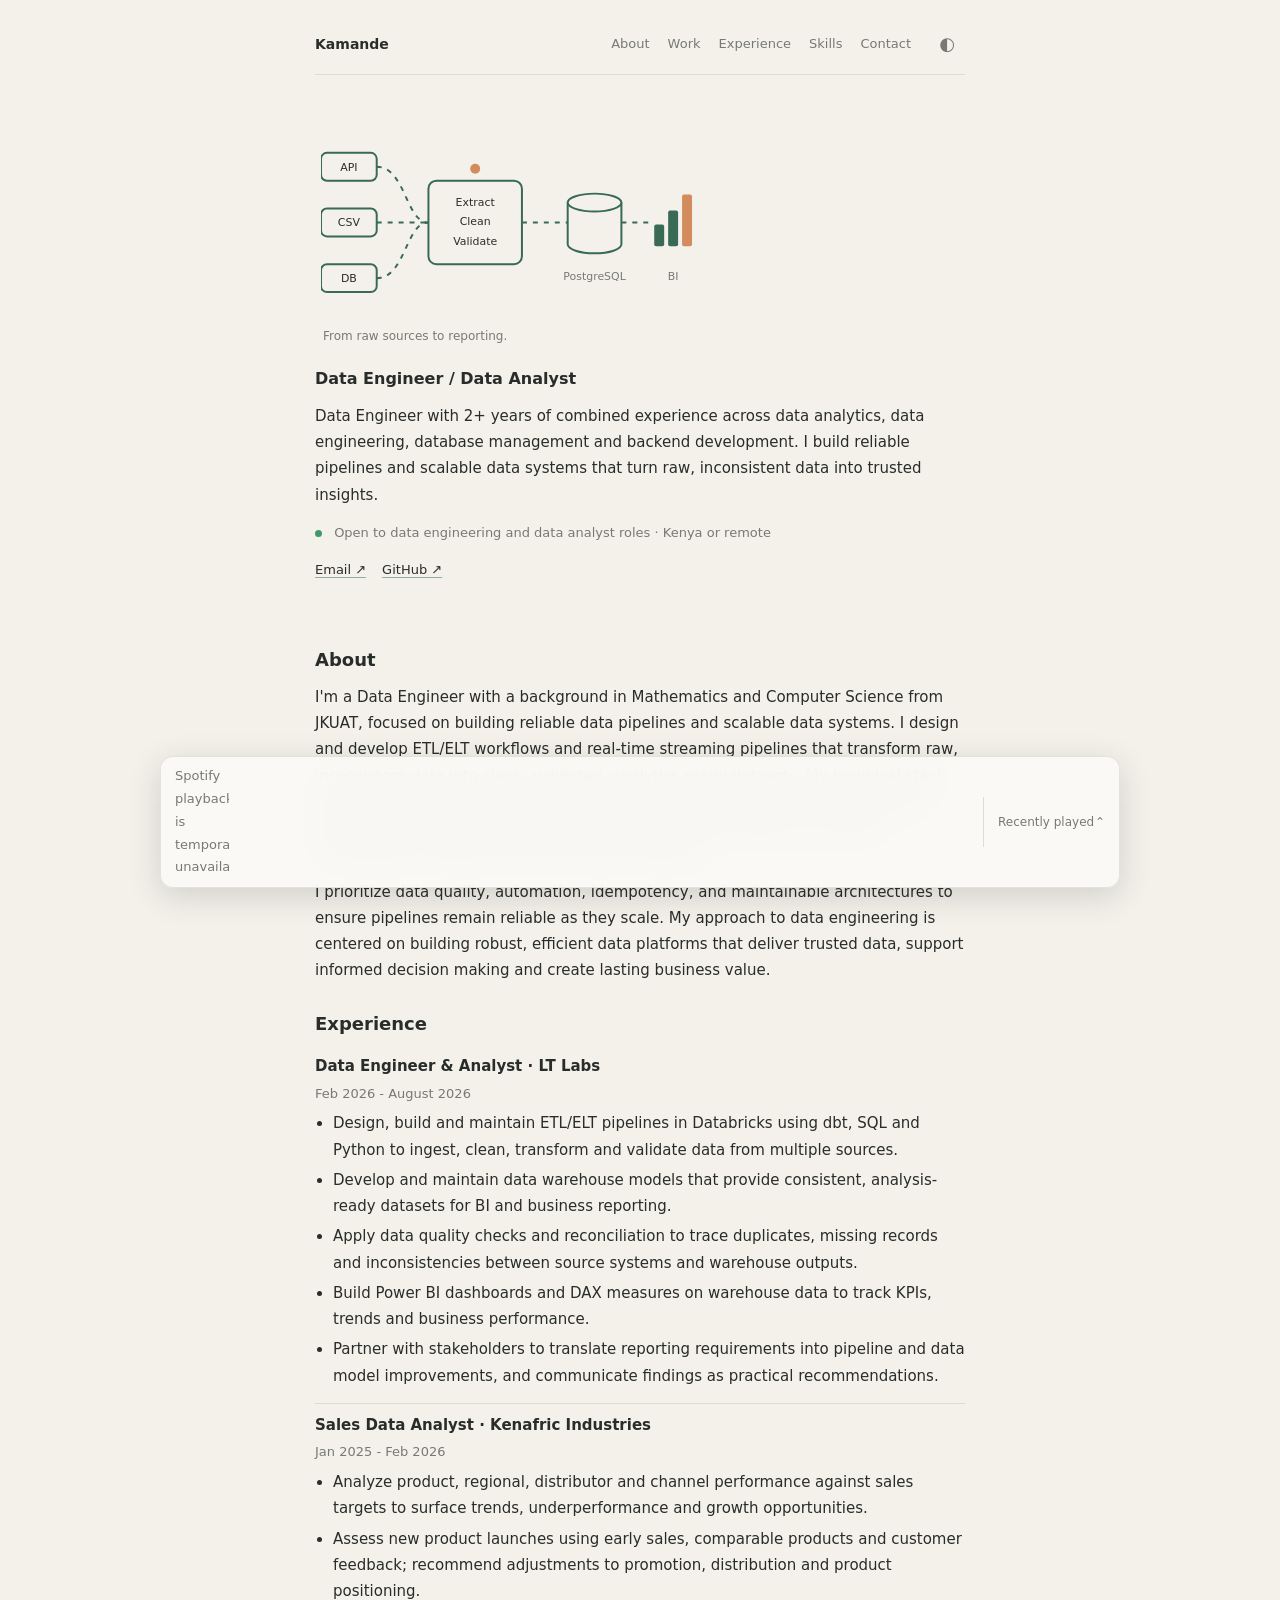
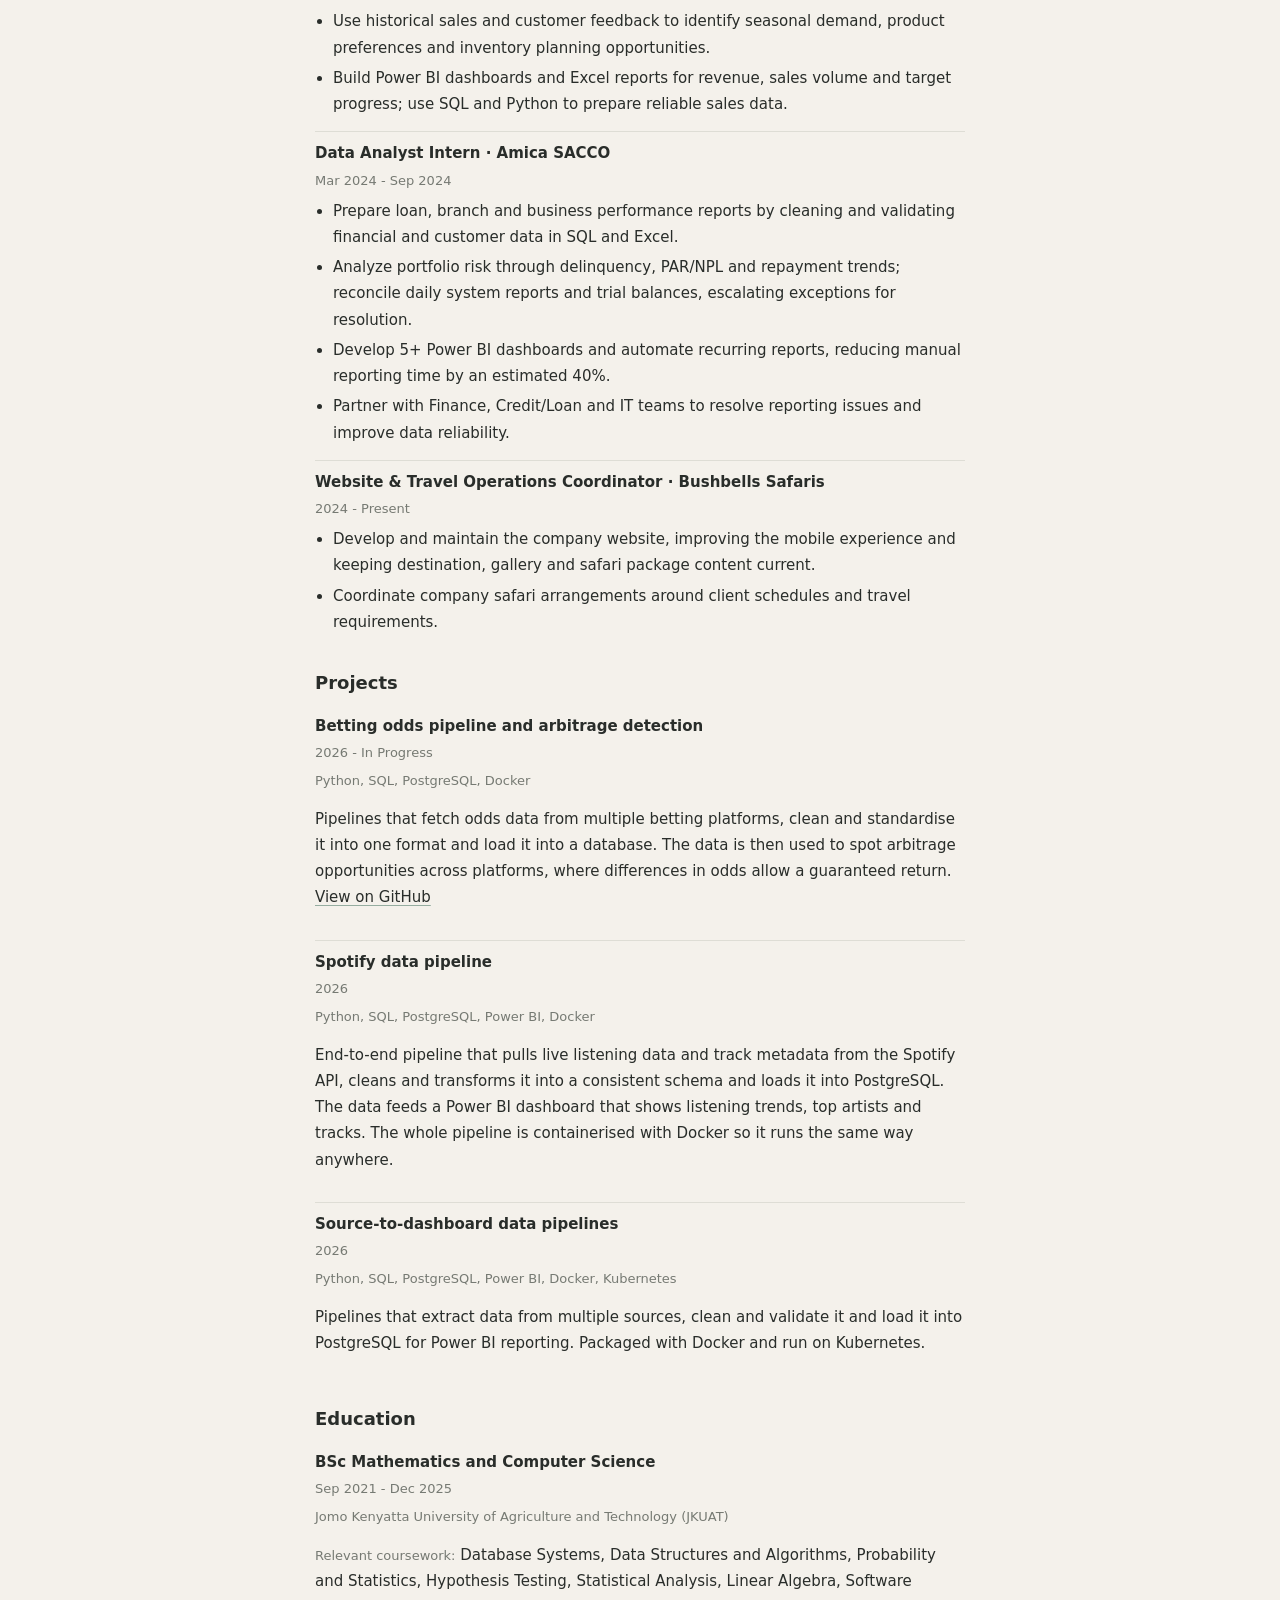
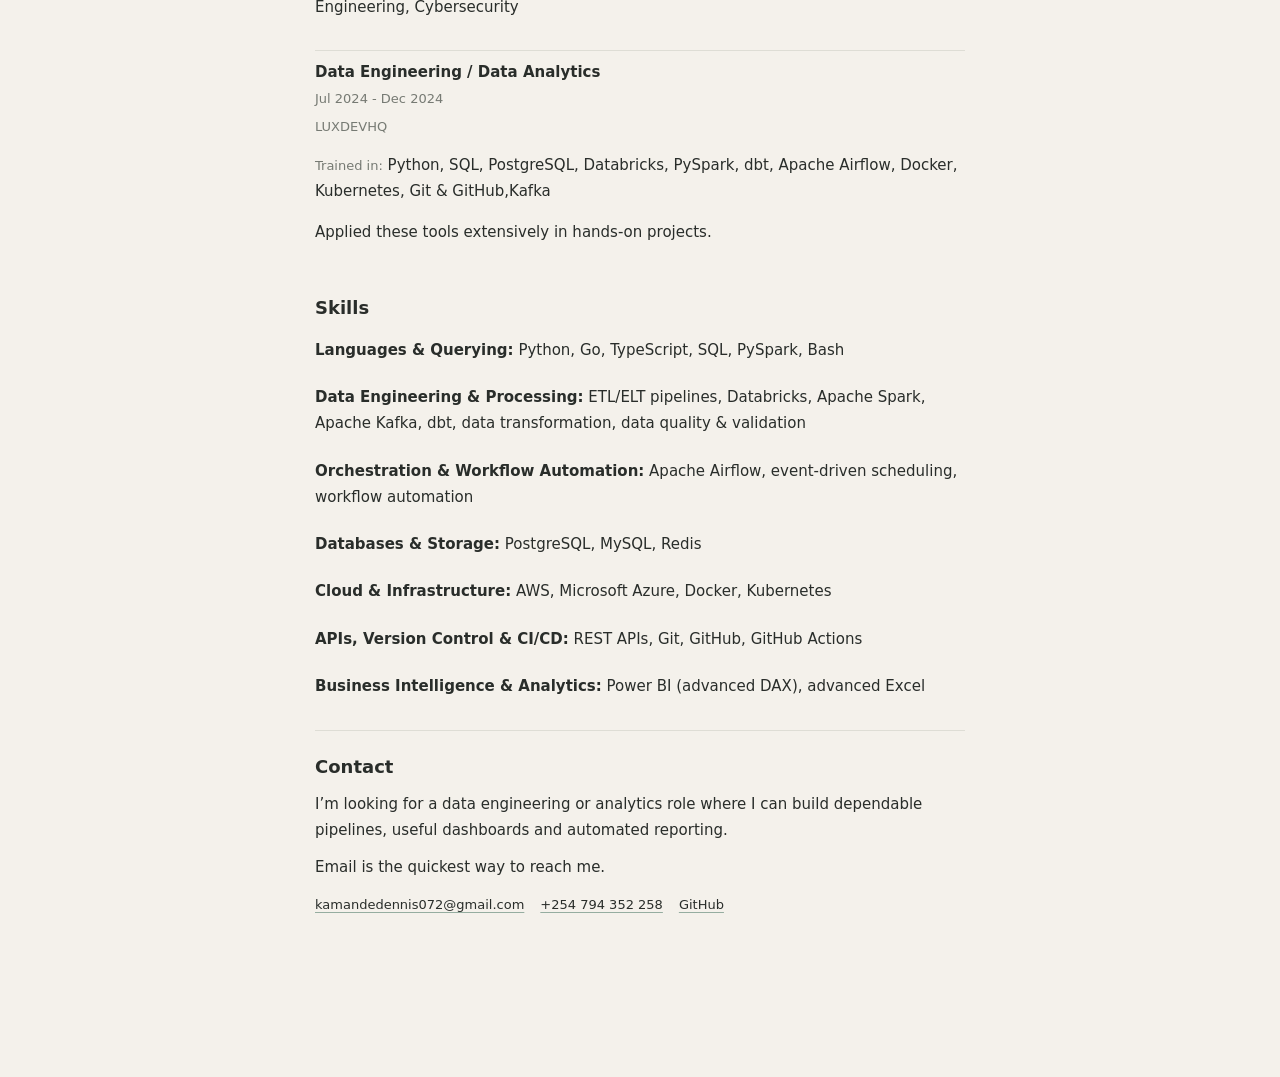
==== commit 5e010603: "portfolio update Updated the employment duration for the Data Engineer position." ====
--- a/index.html
+++ b/index.html
@@ -72,7 +72,7 @@
         <div class="entries">
           <article class="entry">
             <h3>Data Engineer &amp; Analyst · LT Labs</h3>
-            <p class="time">Feb 2026 - Present</p>
+            <p class="time">Feb 2026 - August 2026 </p>
             <ul>
               <li>Design, build and maintain ETL/ELT pipelines in Databricks using dbt, SQL and Python to ingest, clean, transform and validate data from multiple sources.</li>
               <li>Develop and maintain data warehouse models that provide consistent, analysis-ready datasets for BI and business reporting.</li>
--- a/style.css
+++ b/style.css
@@ -97,11 +97,12 @@
 section>p+p { margin-top: 11px; }
 .entries { display: block; }
 .entry {
-  position: relative; padding: 8px 0 8px 18px;
-  border: 0; border-radius: 0; background: transparent; box-shadow: none;
-}
-.entry:before { content: "•"; position: absolute; left: 1px; top: 8px; color: var(--muted); }
-.entry:first-child,.entry:last-child { padding-top: 8px; border: 0; }
+  position: relative; padding: 10px 0 14px;
+  border: 0; border-bottom: 1px solid var(--line); border-radius: 0; background: transparent; box-shadow: none;
+}
+.entry:before { content: none; }
+.entry:first-child { padding-top: 8px; }
+.entry:last-child { padding-bottom: 8px; border-bottom: 0; }
 .time { display: block; margin: 0; color: var(--muted); font-size: 13px; }
 .time:after { content: none; }
 .entry h3 { display: block; margin: 0 0 5px; color: var(--text); font-size: 15px; font-weight: 650; line-height: 1.5; }
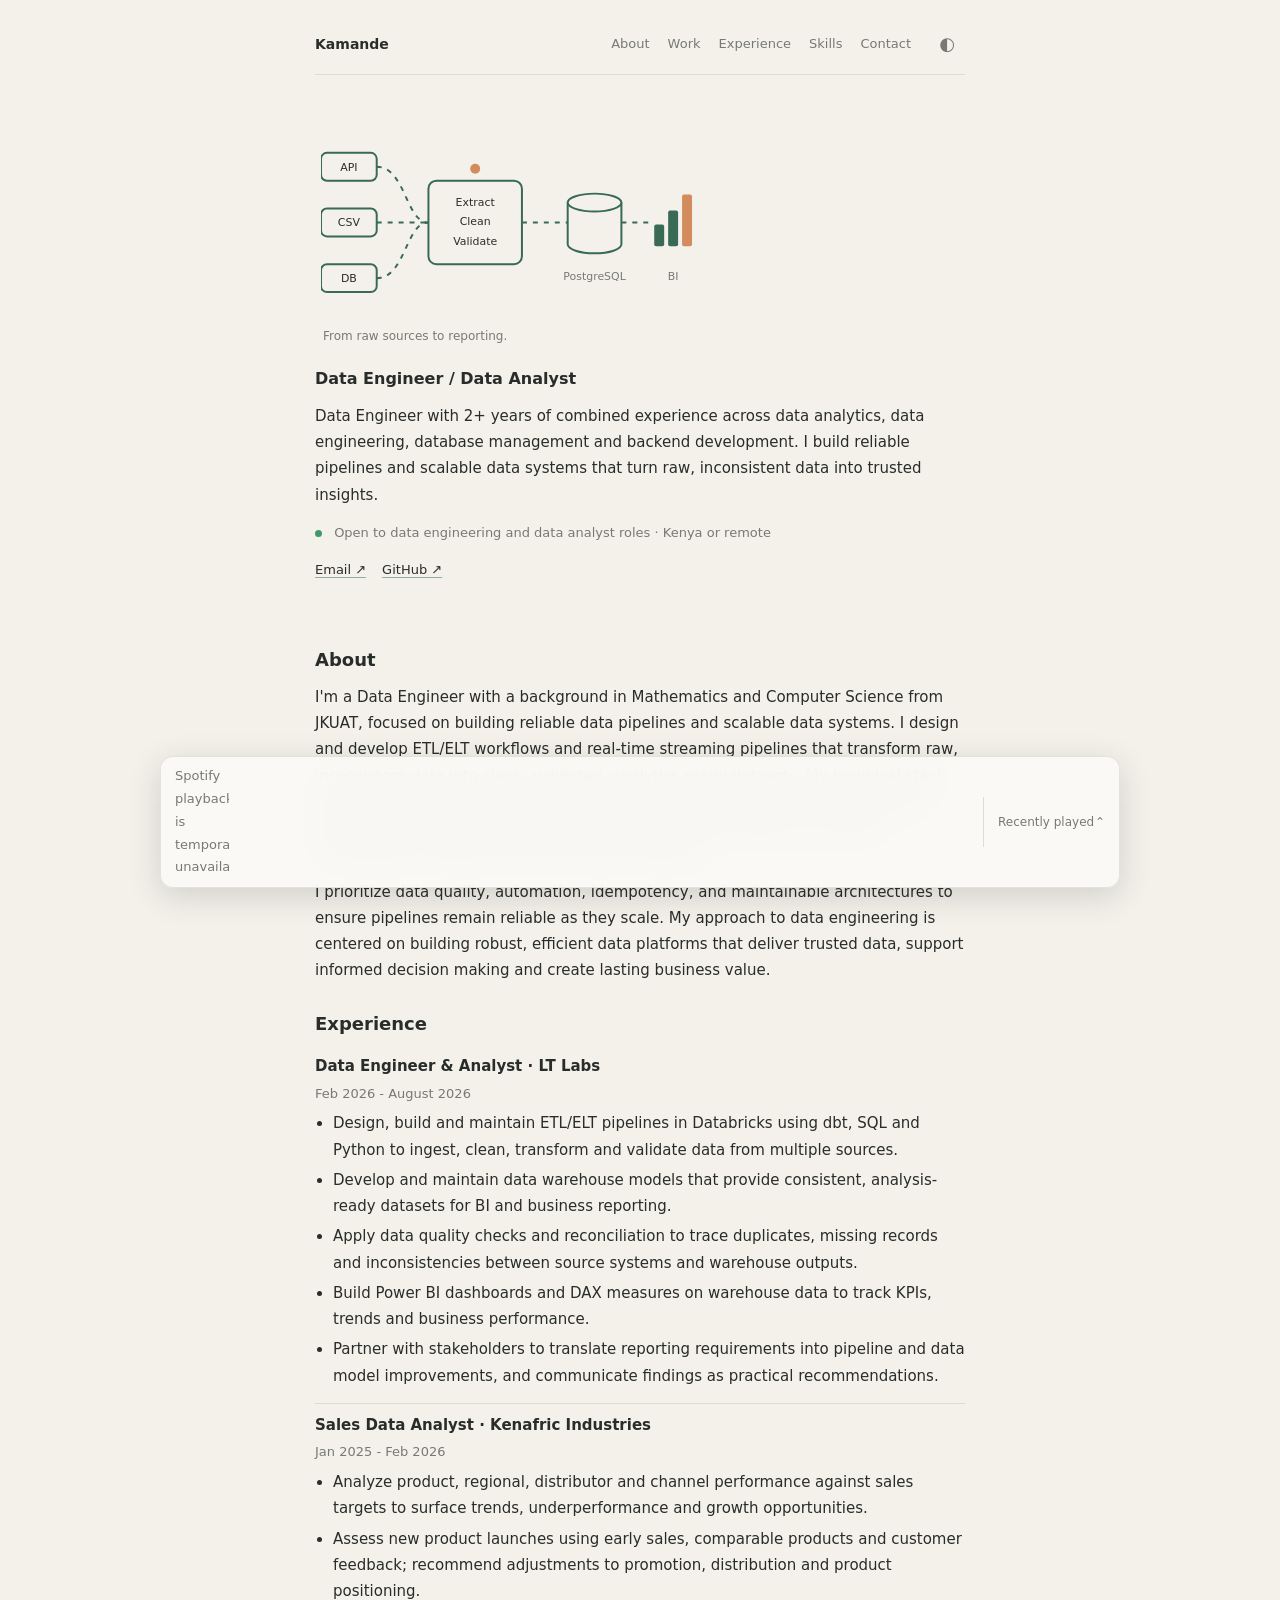
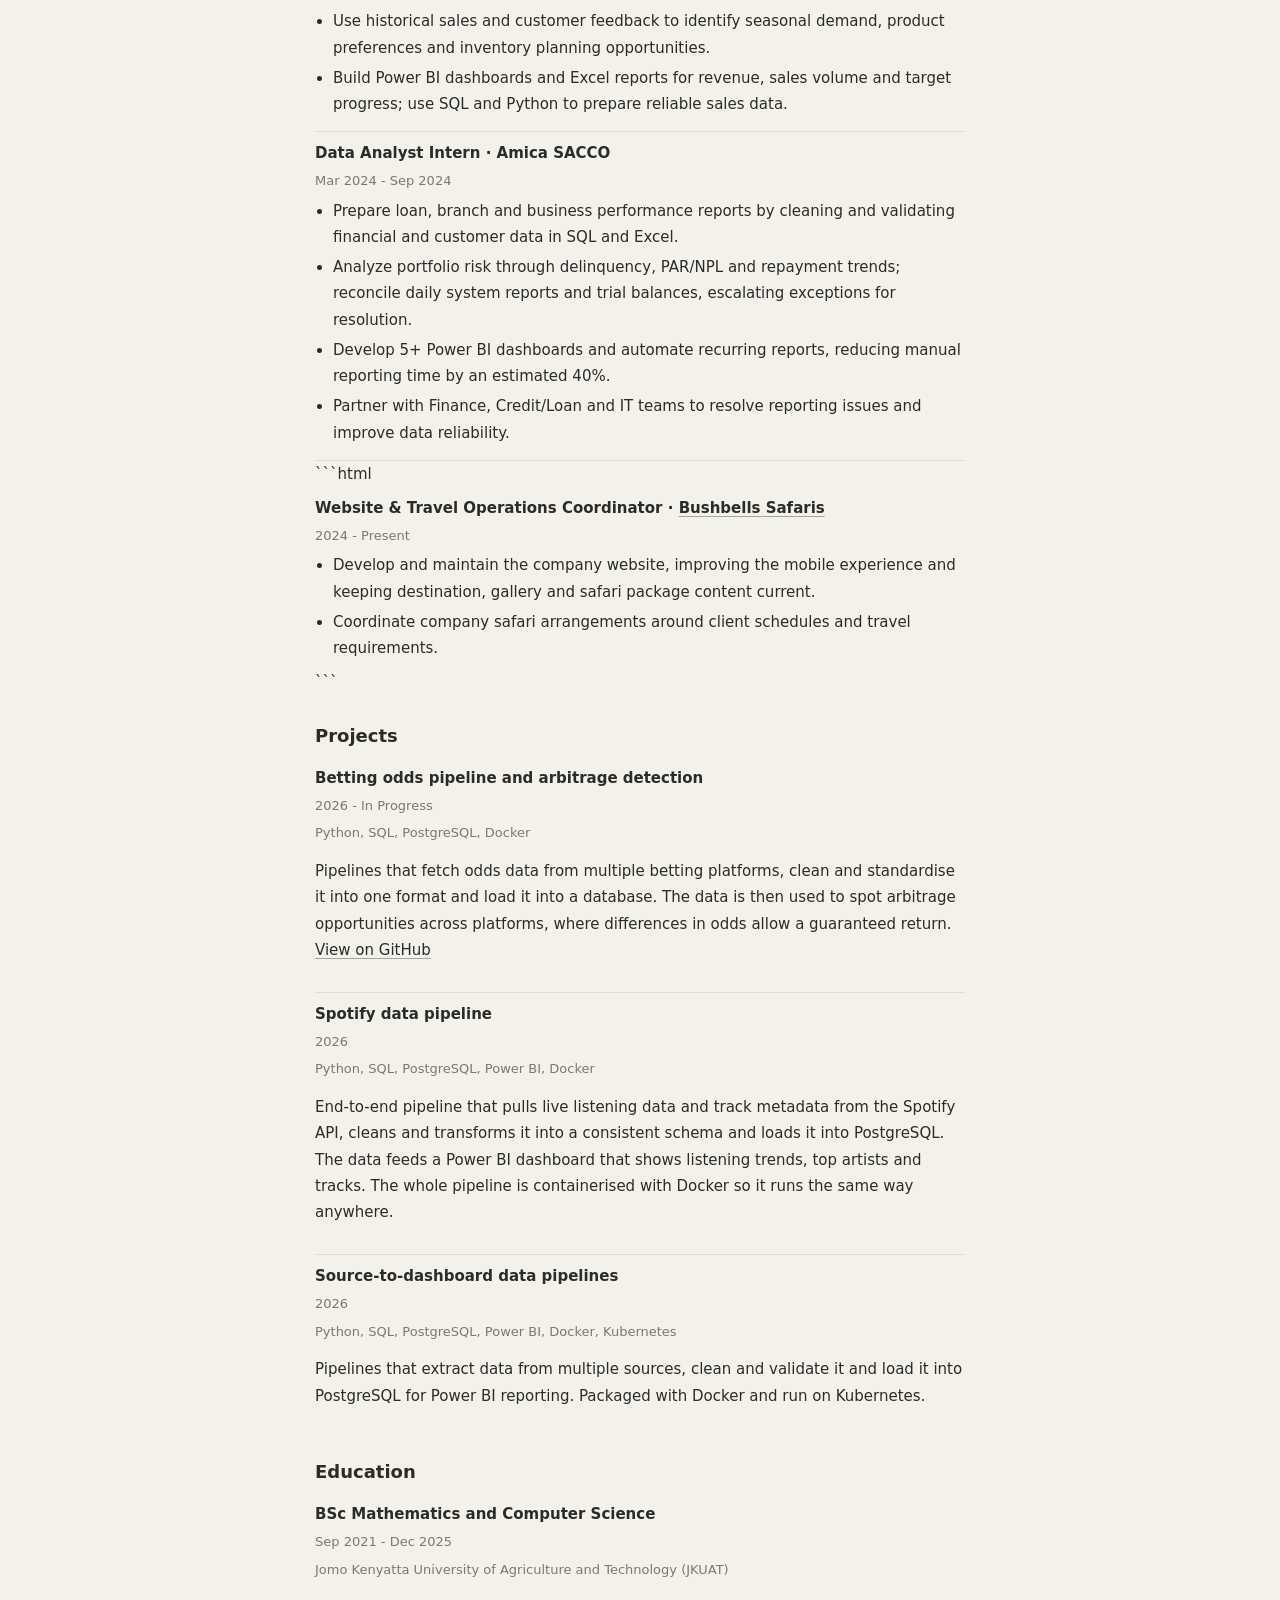
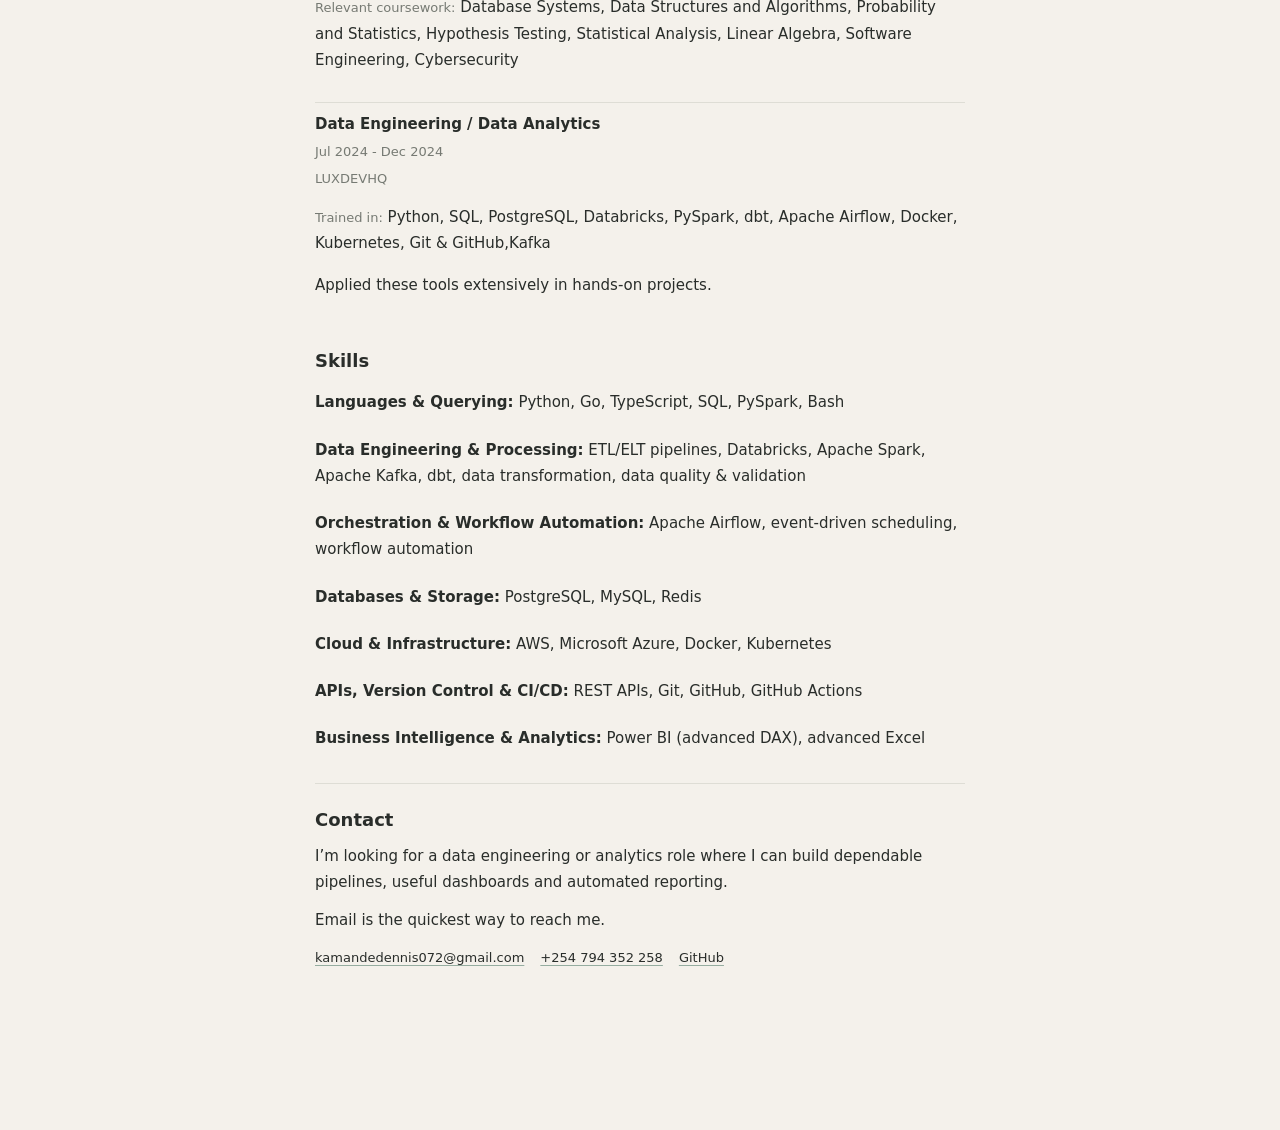
==== commit d0fadaff: "Update website" ====
--- a/index.html
+++ b/index.html
@@ -101,9 +101,23 @@
               <li>Partner with Finance, Credit/Loan and IT teams to resolve reporting issues and improve data reliability.</li>
             </ul>
           </article>
-          <article class="entry"><h3>Website &amp; Travel Operations Coordinator · Bushbells Safaris</h3>
-            <p class="time">2024 - Present</p>
-            <ul><li>Develop and maintain the company website, improving the mobile experience and keeping destination, gallery and safari package content current.</li><li>Coordinate company safari arrangements around client schedules and travel requirements.</li></ul></article>
+          ```html
+<article class="entry">
+    <h3>
+        Website &amp; Travel Operations Coordinator ·
+        <a href="https://www.bushbellssafaris.co.ke/" target="_blank" rel="noopener noreferrer">
+            Bushbells Safaris
+        </a>
+    </h3>
+
+    <p class="time">2024 - Present</p>
+
+    <ul>
+        <li>Develop and maintain the company website, improving the mobile experience and keeping destination, gallery and safari package content current.</li>
+        <li>Coordinate company safari arrangements around client schedules and travel requirements.</li>
+    </ul>
+</article>
+```
         </div>
       </section>
 
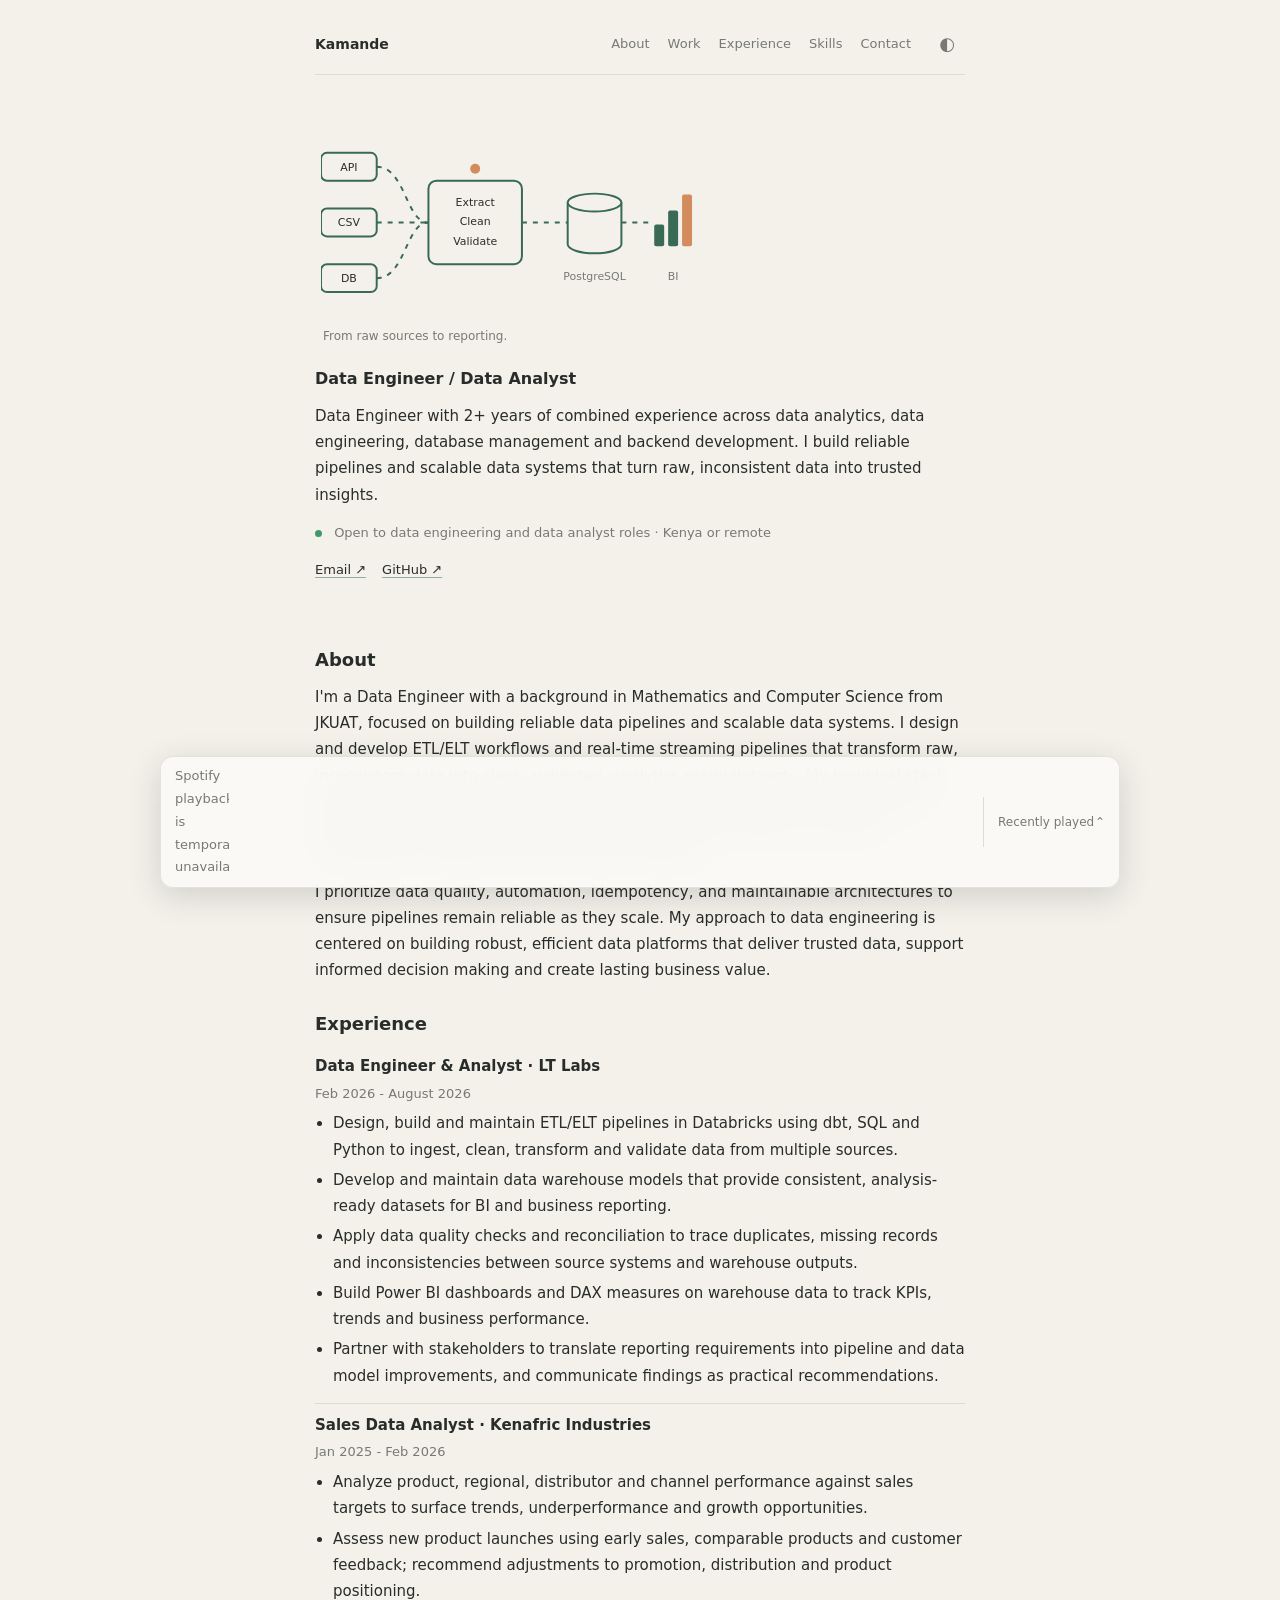
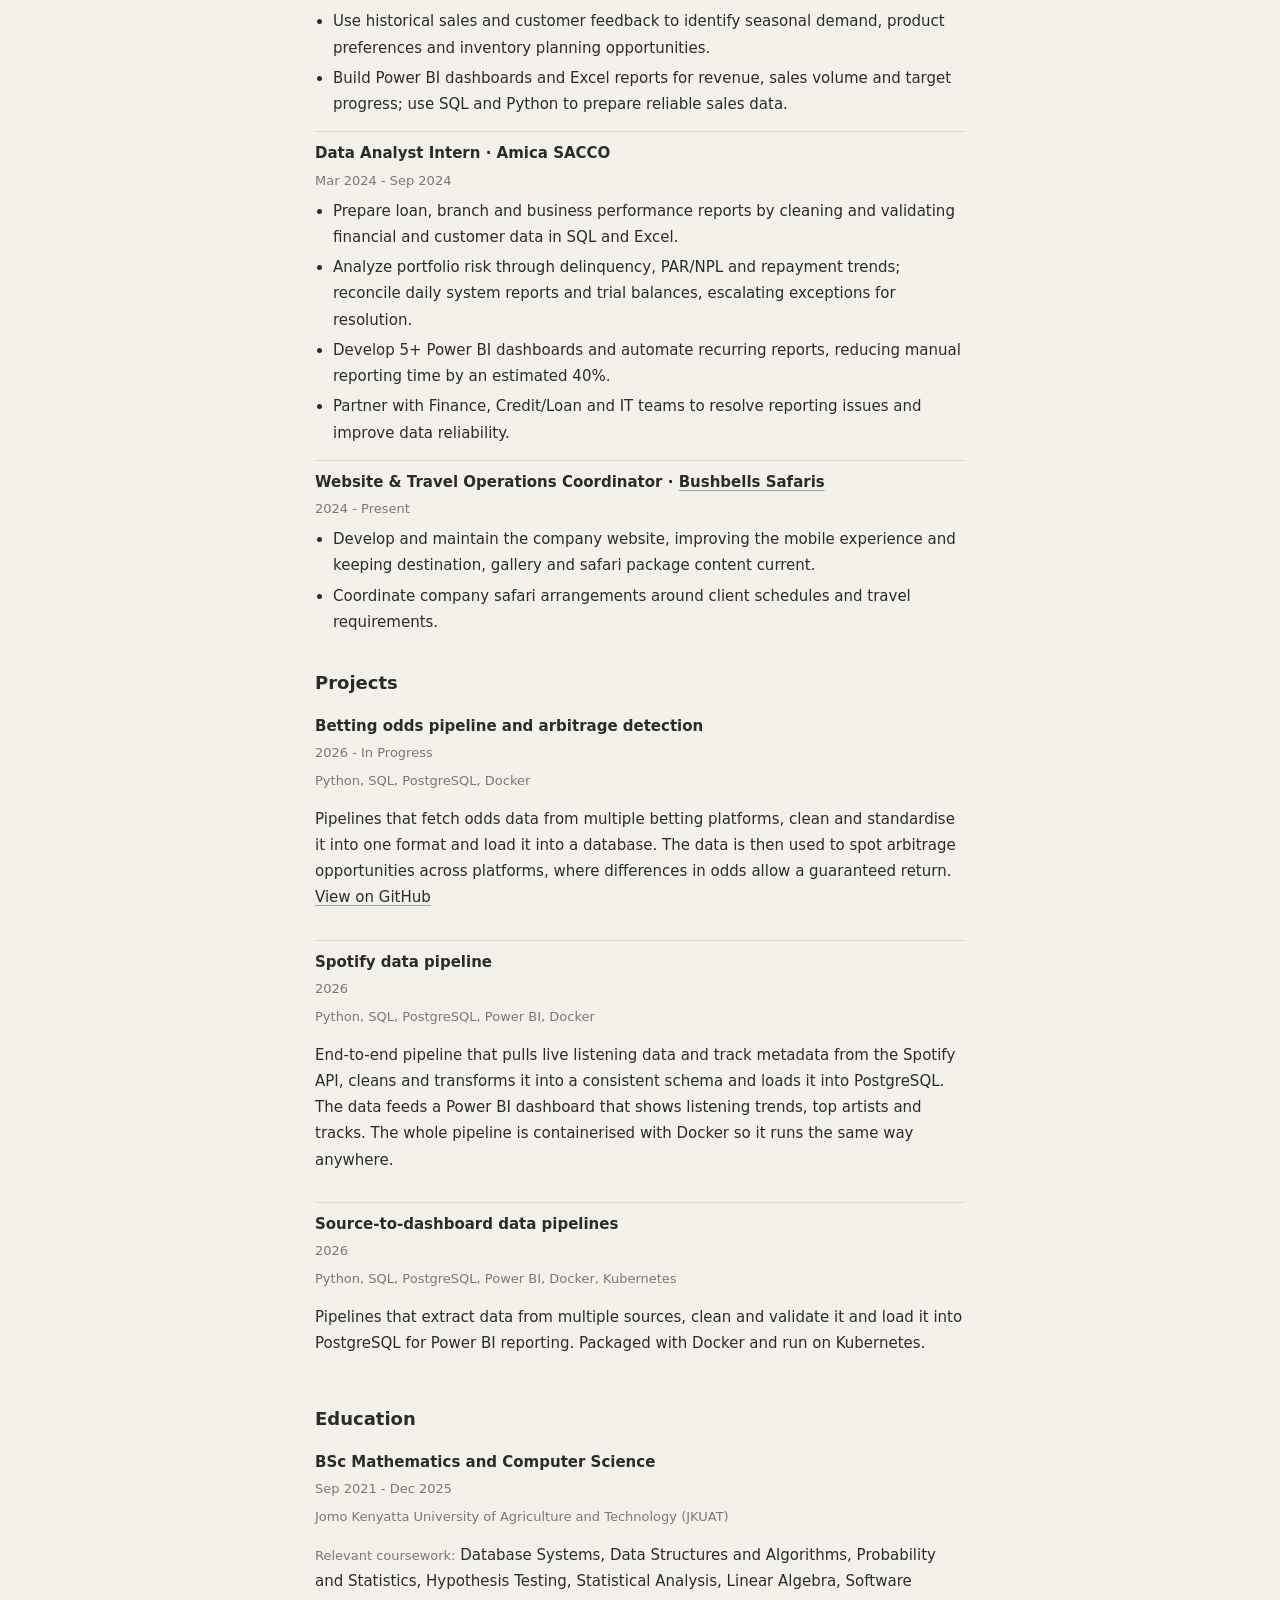
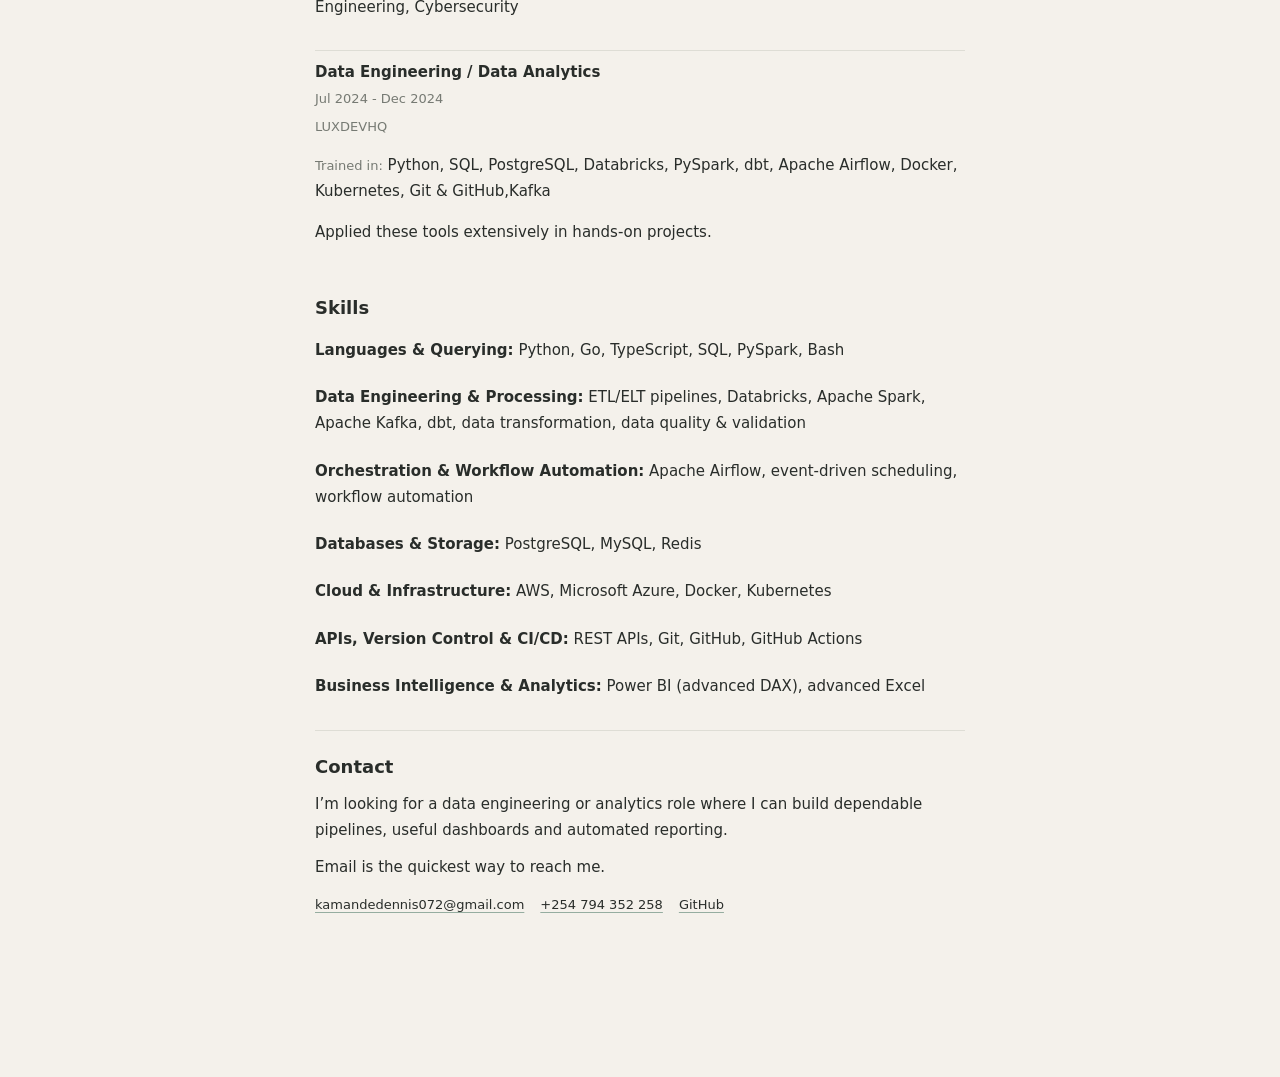
==== commit 3c48e375: "portfolio update" ====
--- a/index.html
+++ b/index.html
@@ -101,7 +101,7 @@
               <li>Partner with Finance, Credit/Loan and IT teams to resolve reporting issues and improve data reliability.</li>
             </ul>
           </article>
-          ```html
+  
 <article class="entry">
     <h3>
         Website &amp; Travel Operations Coordinator ·
@@ -117,7 +117,7 @@
         <li>Coordinate company safari arrangements around client schedules and travel requirements.</li>
     </ul>
 </article>
-```
+
         </div>
       </section>
 
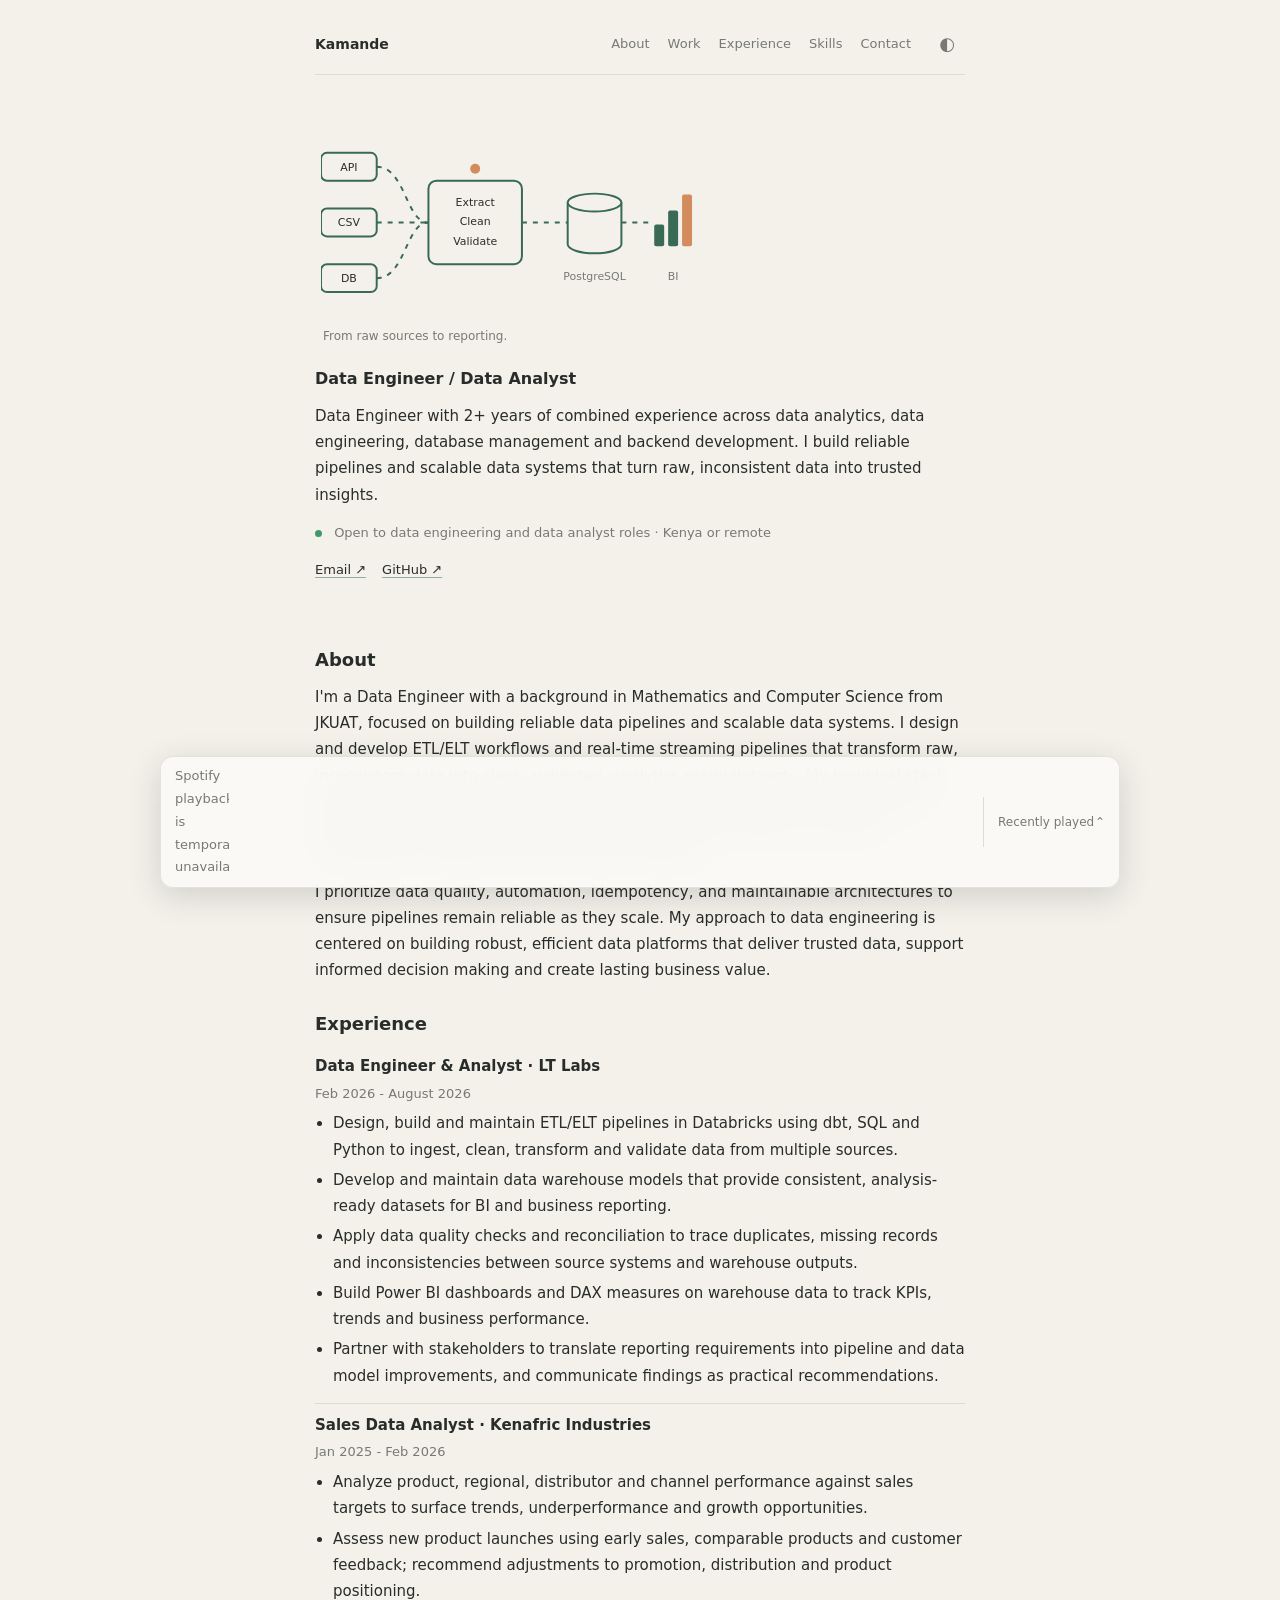
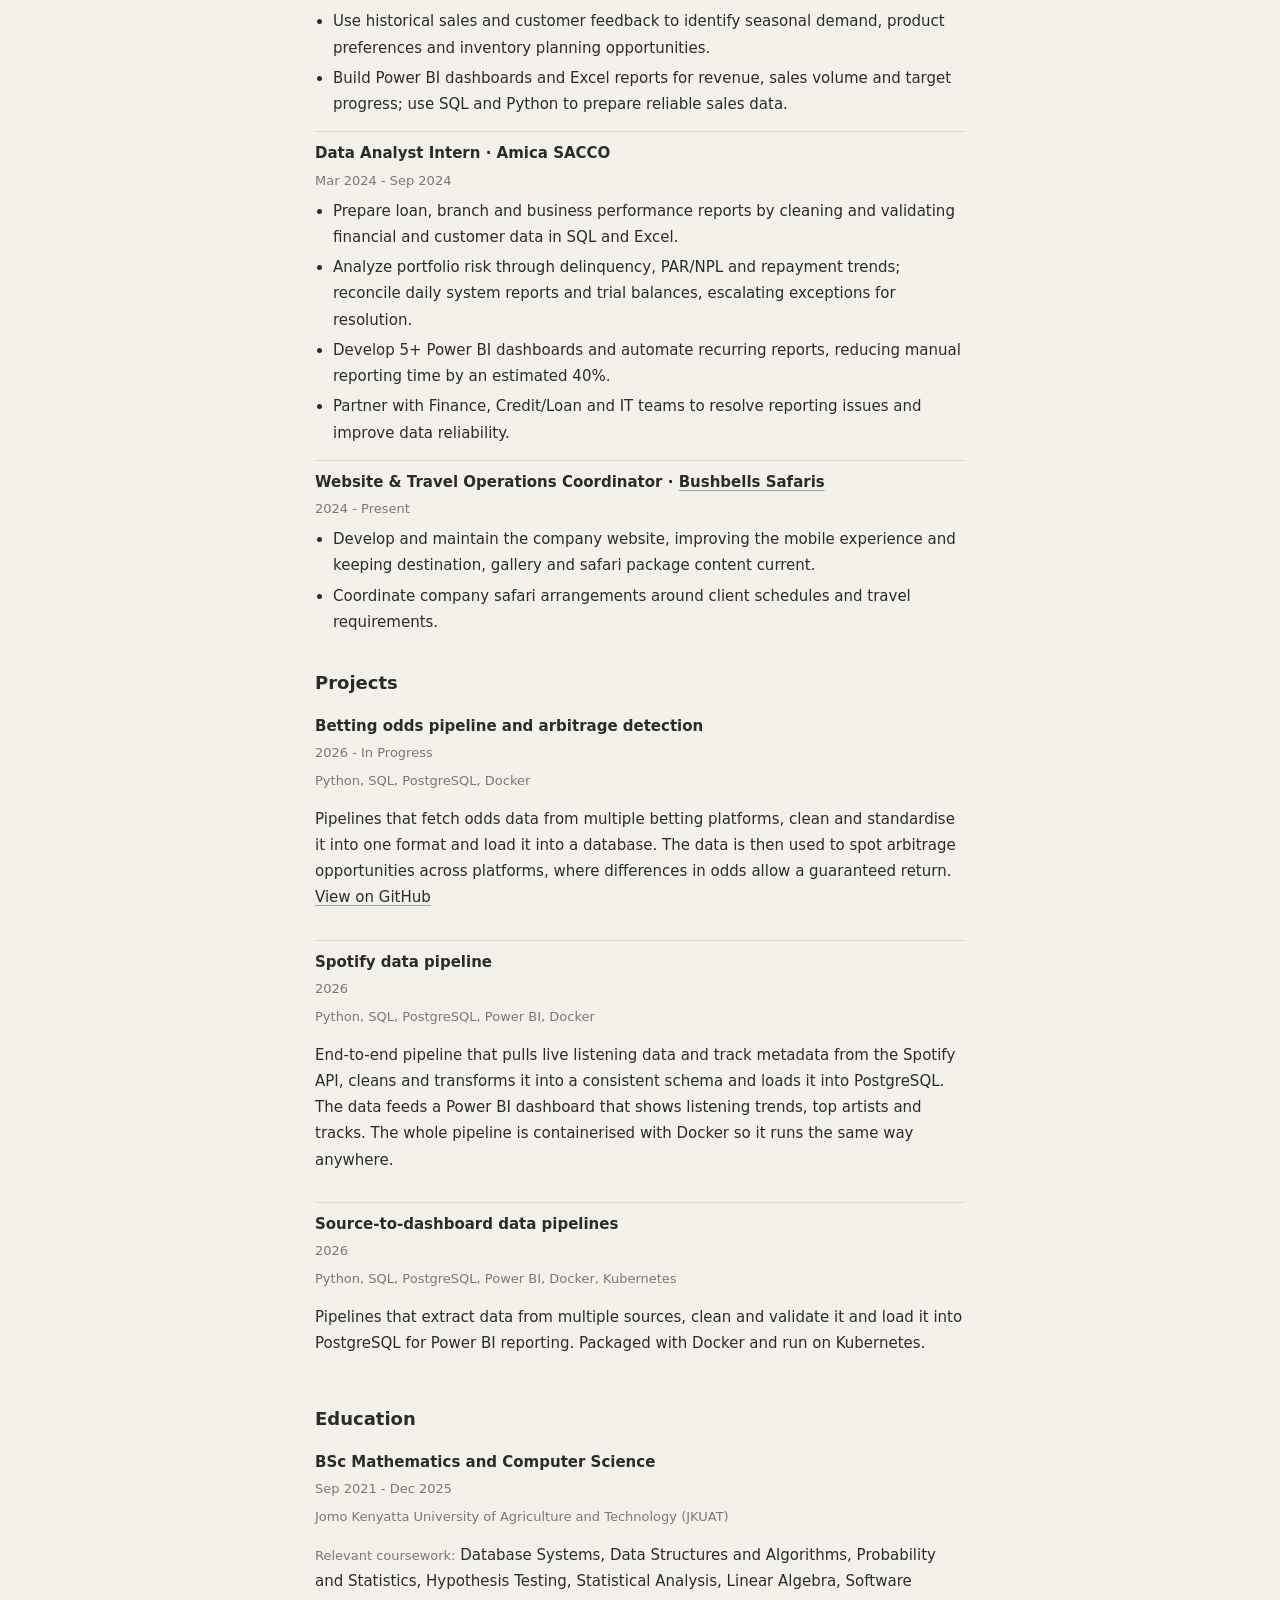
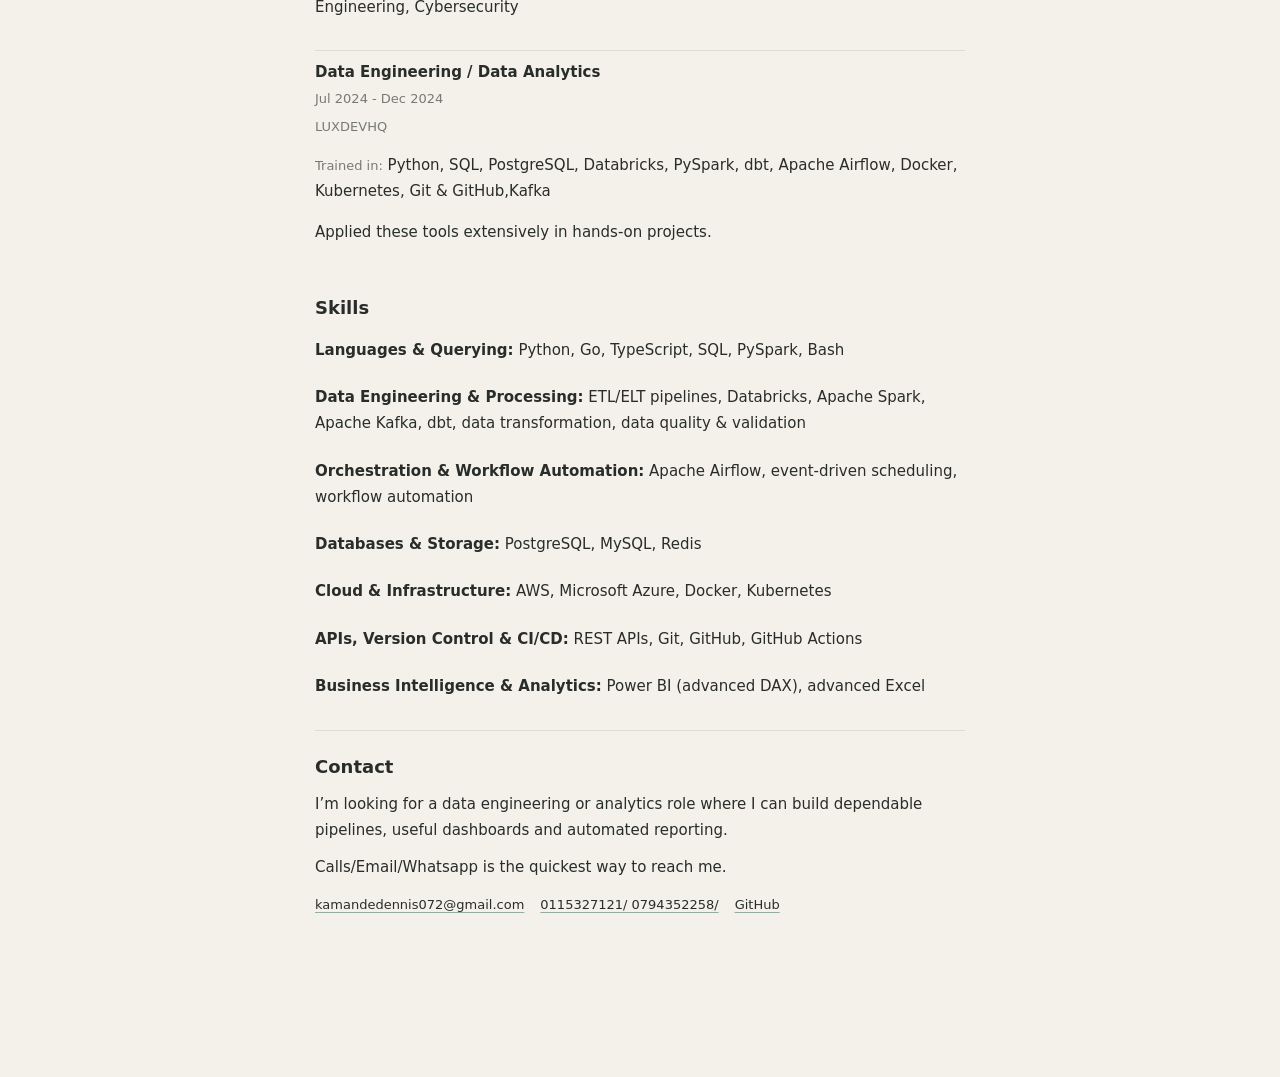
==== commit 8ce4b9e0: "portfolio update" ====
--- a/index.html
+++ b/index.html
@@ -179,10 +179,10 @@
       <section class="contact" id="contact">
         <h2>Contact</h2>
         <p>I’m looking for a data engineering or analytics role where I can build dependable pipelines, useful dashboards and automated reporting.</p>
-        <p>Email is the quickest way to reach me.</p>
+        <p>Calls/Email/Whatsapp is the quickest way to reach me.</p>
         <div class="links contact-links">
           <a href="mailto:kamandedennis072@gmail.com">kamandedennis072@gmail.com</a>
-          <a href="tel:+254794352258">+254 794 352 258</a>
+          <a href="tel:+254794352258">0115327121/ 0794352258/</a>
           <a href="https://github.com/denniskamande">GitHub</a>
         </div>
       </section>
